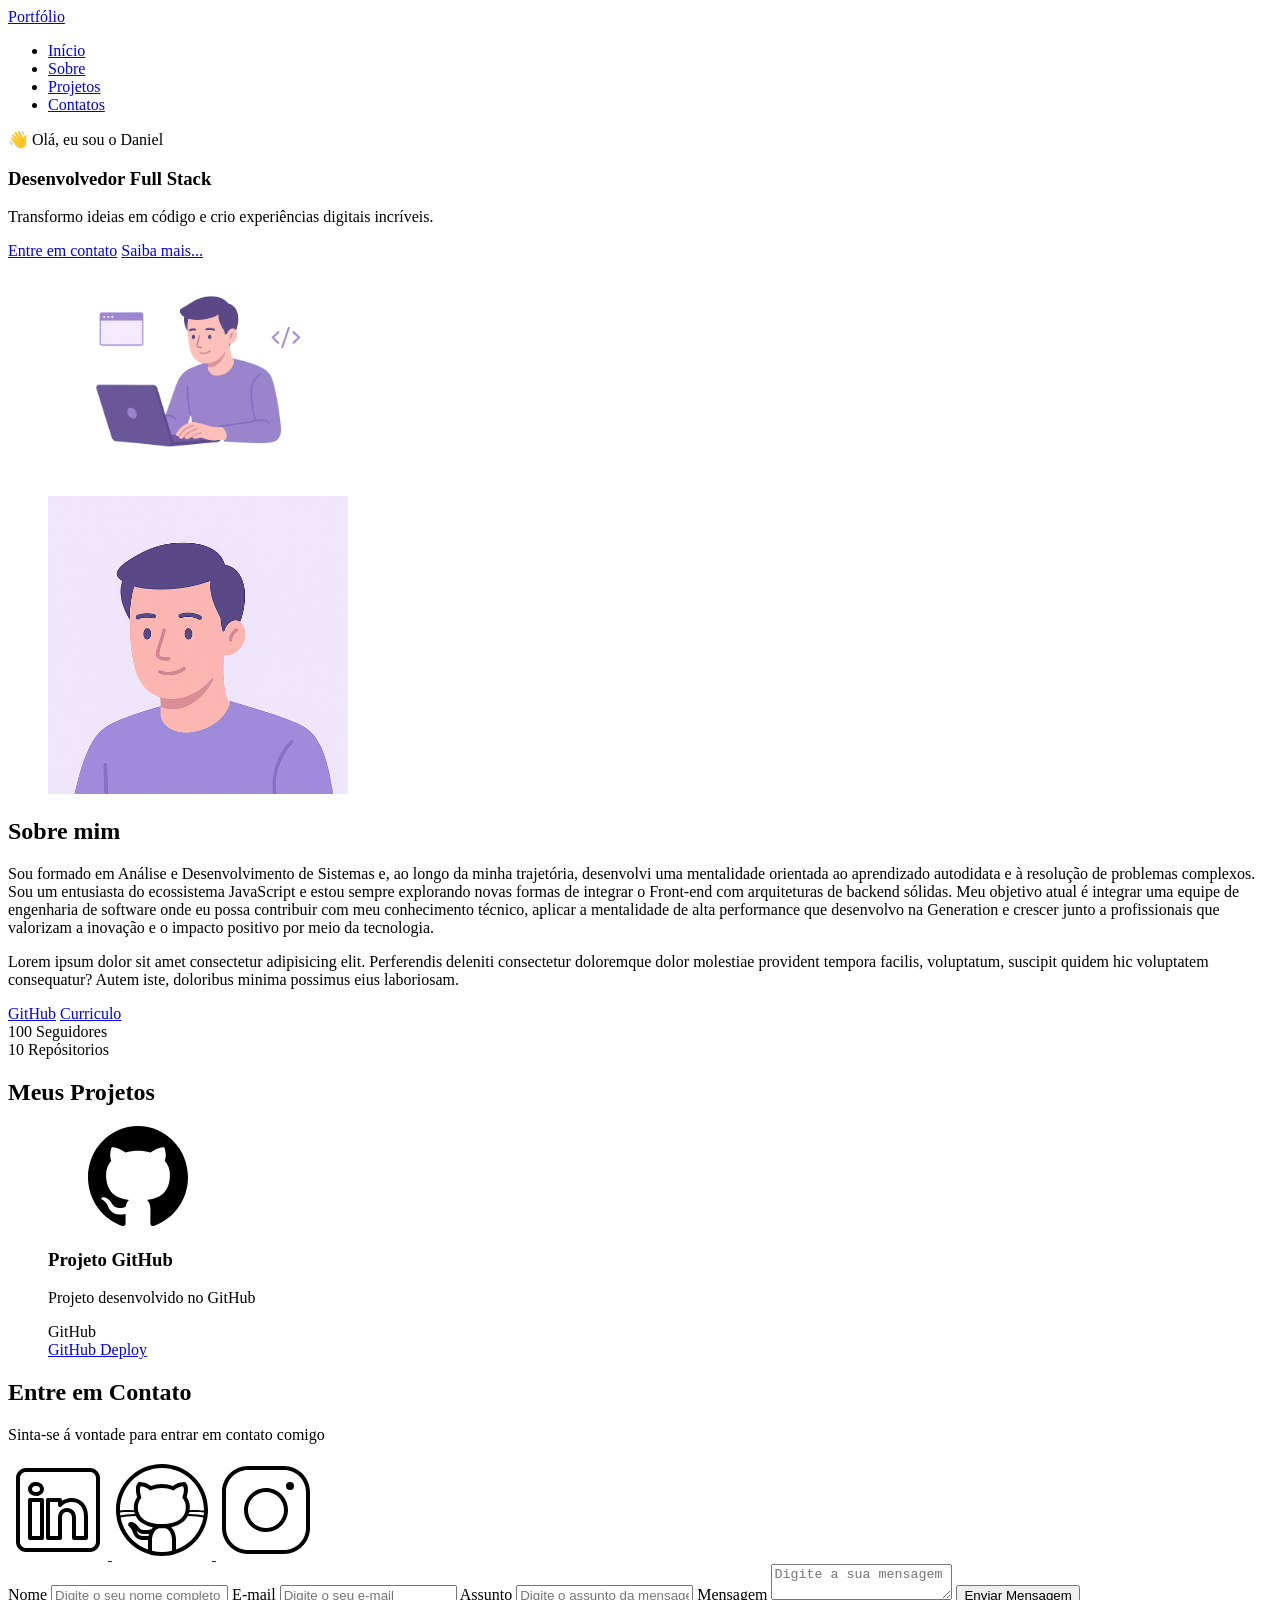
==== index.html @ 0aa9d91d "✨ New Feature: Adicionando o Index e Success" ====
<!DOCTYPE html>
<html lang="pt-br">

<head>
    <meta charset="UTF-8">
    <meta name="viewport" content="width=device-width, initial-scale=1.0">

    <meta name="author" content="Daniel Chaves">

    <meta name="description" content="Portfólio Pessoal do Daniel Chaves, 
                desenvolvedor Full Stack especializado em criar experiências 
                digitais incríveis. Conheça meus projetos e entre em contato.">

    <meta name="robots" content="index, follow">

    <link rel="icon" type="image/svg+html" href="./assets/img/favicon.svg">

    <title>Portfólio do Daniel</title>
</head>

<body>

    <!-- Cabeçalho da Página -->
    <header>

        <div class="menu-contect">
            <!-- Título do Cabeçalho -->
            <a href="index.html" id="titulo">Portfólio</a>

            <!-- Menu de Navegação -->
            <nav>
                <ul class="menu-list">
                    <li><a href="#hero">Início</a></li>
                    <li><a href="#about">Sobre</a></li>
                    <li><a href="#projects">Projetos</a></li>
                    <li><a href="#contacts">Contatos</a></li>
                </ul>
            </nav>
        </div>
    </header>

    <!-- Seção Principal da Página -->
    <main>

        <!-- Seção Hero -->
        <section id="hero" class="section-container hero-container">

            <!-- Boas Vindas -->
            <article>
                <span>👋 Olá, eu sou o Daniel</span>
                <h1>Desenvolvedor Full Stack </h1>
                <p>Transformo ideias em código e crio experiências digitais incríveis.</p>

                <div class="buttons-container">
                    <a href="#contact" class="botao">Entre em contato</a>
                    <a href="#about" class="botao-outline">Saiba mais...</a>
                </div>
            </article>

            <!-- Imagem da Seção Hero -->
            <figure class="hero-image">
                <img src="./assets/img/foto_dev_man.svg" width="300px" alt="Foto do Autor do Site"
                    class="float-animation">
            </figure>

        </section>

        <!-- Seção Sobre mim -->
        <section id="about" class="section-container about-container">

            <!-- Imagem da Seção About -->
            <figure class="about-image">
                <img src="./assets/img/avatar_dev_man.svg" width="300px" alt="Foto - Perfil do Autor do Site">
            </figure>

            <!-- Conteúdo da Seção About -->
            <article class="about-content">
                <h2>Sobre mim</h2>
                <p>Sou formado em Análise e Desenvolvimento de Sistemas e, ao longo da minha trajetória, desenvolvi uma mentalidade orientada ao aprendizado autodidata e à resolução de problemas complexos. Sou um entusiasta do ecossistema JavaScript e estou sempre explorando novas formas de integrar o Front-end com arquiteturas de backend sólidas. Meu objetivo atual é integrar uma equipe de engenharia de software onde eu possa contribuir com meu conhecimento técnico, aplicar a mentalidade de alta performance que desenvolvo na Generation e crescer junto a profissionais que valorizam a inovação e o impacto positivo por meio da tecnologia.</p>
                <p>Lorem ipsum dolor sit amet consectetur adipisicing elit. Perferendis deleniti consectetur doloremque
                    dolor molestiae provident tempora facilis, voluptatum, suscipit quidem hic voluptatem consequatur?
                    Autem iste, doloribus minima possimus eius laboriosam.
                </p>

                <!-- Links (Github + Curriculo) e Dados do Github -->
                <div class="about-buttons-data">

                    <!-- Links -->
                    <div class="buttons-container">
                        <a href="#" target="_blank" class="botao">GitHub</a>
                        <a href="#" target="_blank" class="botao-outline">Curriculo</a>
                    </div>

                    <!-- Dados - Repósitorio Github -->
                    <div class="data-container">

                        <!-- Número de Seguidores -->
                        <div class="data-item">
                            <span class="data-number">100</span>
                            <span class="data-label">Seguidores</span>
                        </div>

                        <!-- Número de Repósitorios Públicos -->
                        <div class="data-item">
                            <span class="data-number">10</span>
                            <span class="data-label">Repósitorios</span>
                        </div>

                    </div>

                </div>
            </article>

        </section>

        <!-- Seção de Projetos -->
        <section id="projects" class="section-container project-container">

            <h2>Meus Projetos</h2>

            <!-- Swiper Container -->
            <div class="swiper projects-swiper"> <!-- Div completa -->
                <div class="swiper-wrapper"> <!-- Add a animação de passar  -->
                    <figure class="swiper-slide">
                        <article class="project-card">

                            <!-- Ícone da Tecnologia padrão do projeto -->
                            <figure class="project-image">
                                <img src="./assets/icons/languages/github.svg" 
                                alt="Ícone do GitHub"
                                width="100px">
                            </figure>

                            <!-- Conteúdo do Projeto -->
                            <div class="project-content">
                                <h3>Projeto GitHub</h3>
                                <p>Projeto desenvolvido no GitHub</p>

                                <!-- Tags do Projeto -->
                                <div class="project-tags">
                                    <span class="tag">GitHub</span>
                                </div>

                                <!-- Links do Projeto -->
                                <div class="project-buttons">
                                    <a href="#" target="_blank" class="botao botao-sm">
                                        GitHub
                                    </a>
                                    <a href="#" target="_blank" class="botao-outline botao-sm">
                                        Deploy
                                    </a>
                                </div>

                            </div>

                        </article>

                </div>

            </div>

            <!-- Botões de Navegação -->
            <div class="swiper-button-next"></div>
            <div class="swiper-button-prev"></div>

            <!-- Paginação -->
            <div class="swiper-pagination"></div>

            </div>

        </section>

        <!-- Seção de Contatos -->
        <section id="contact" class="section-container contact-container">

            <!-- Redes Sociais -->
            <article>

                <h2>Entre em Contato</h2>
                <p>Sinta-se á vontade para entrar em contato comigo</p>

                <!-- Links para as Redes Sociais -->
                 <div class="social-container">

                    <a href="https://www.linkedin.com/in/daniel-araujo10/" target="_blank" class="social-icon" aria-label="LinkedIn">
                        <img src="./assets/icons/social/linkedin.svg" 
                        alt="Link para o LinkedIn">
                    </a>

                    <a href="https://github.com/DaniChaves10" target="_blank" class="social-icon" aria-label="Github">
                        <img src="./assets/icons/social/github.svg" 
                        alt="Link para o Github">
                    </a>

                    <a href="https://www.instagram.com/daniel_chaves20/" target="_blank" class="social-icon" aria-label="Instagram">
                        <img src="./assets/icons/social/instagram.svg" 
                        alt="Link para o Instagram">
                    </a>

                 </div>
            </article>

            <!-- Formulario de Contato -->
             <form id="formulario">

                <label for="nome">Nome</label>
                <input id="nome" name="nome" type="text" placeholder="Digite o seu nome completo">
                <span id="erro-nome"></span>

                <label for="email">E-mail</label>
                <input id="email" name="email" type="text" placeholder="Digite o seu e-mail">
                <span id="erro-email"></span>

                <label for="assunto">Assunto</label>
                <input id="assunto" name="assunto" type="text" placeholder="Digite o assunto da mensagem">
                <span id="erro-assunto"></span>

                <label for="mensagem">Mensagem</label>
                <textarea id="mensagem" name="mensagem" placeholder="Digite a sua mensagem"></textarea>
                <span id="erro-mensagem"></span>
                <button class="botao" type="submit">Enviar Mensagem</button>

             </form>

        </section>

    </main>

    <!-- Rodapé da Página-->
    <footer>
        Desenvolvido por Daniel Chaves - 2026
    </footer>

</body>

</html>
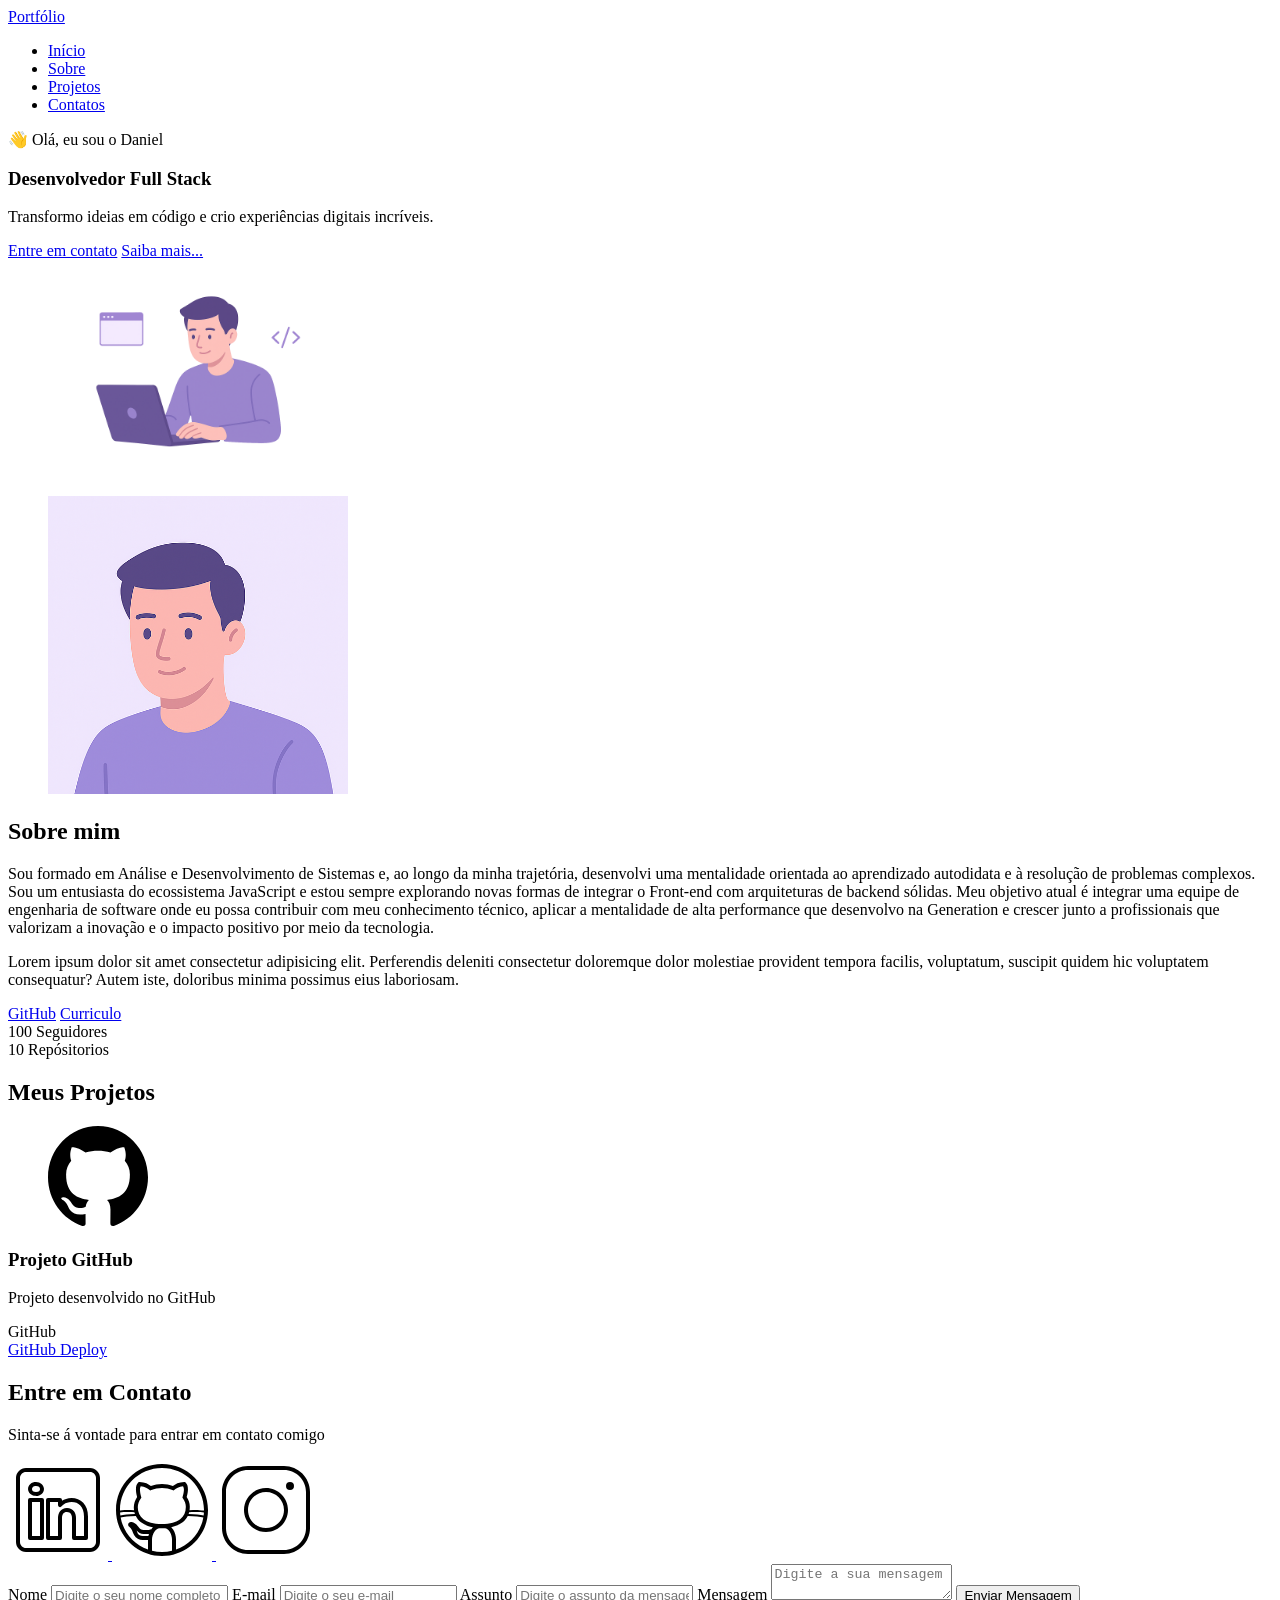
==== commit e23992e7: "📖 DOC: Adicionando o docs" ====
--- a/index.html
+++ b/index.html
@@ -121,7 +121,7 @@
             <!-- Swiper Container -->
             <div class="swiper projects-swiper"> <!-- Div completa -->
                 <div class="swiper-wrapper"> <!-- Add a animação de passar  -->
-                    <figure class="swiper-slide">
+                    <div class="swiper-slide">
                         <article class="project-card">
 
                             <!-- Ícone da Tecnologia padrão do projeto -->
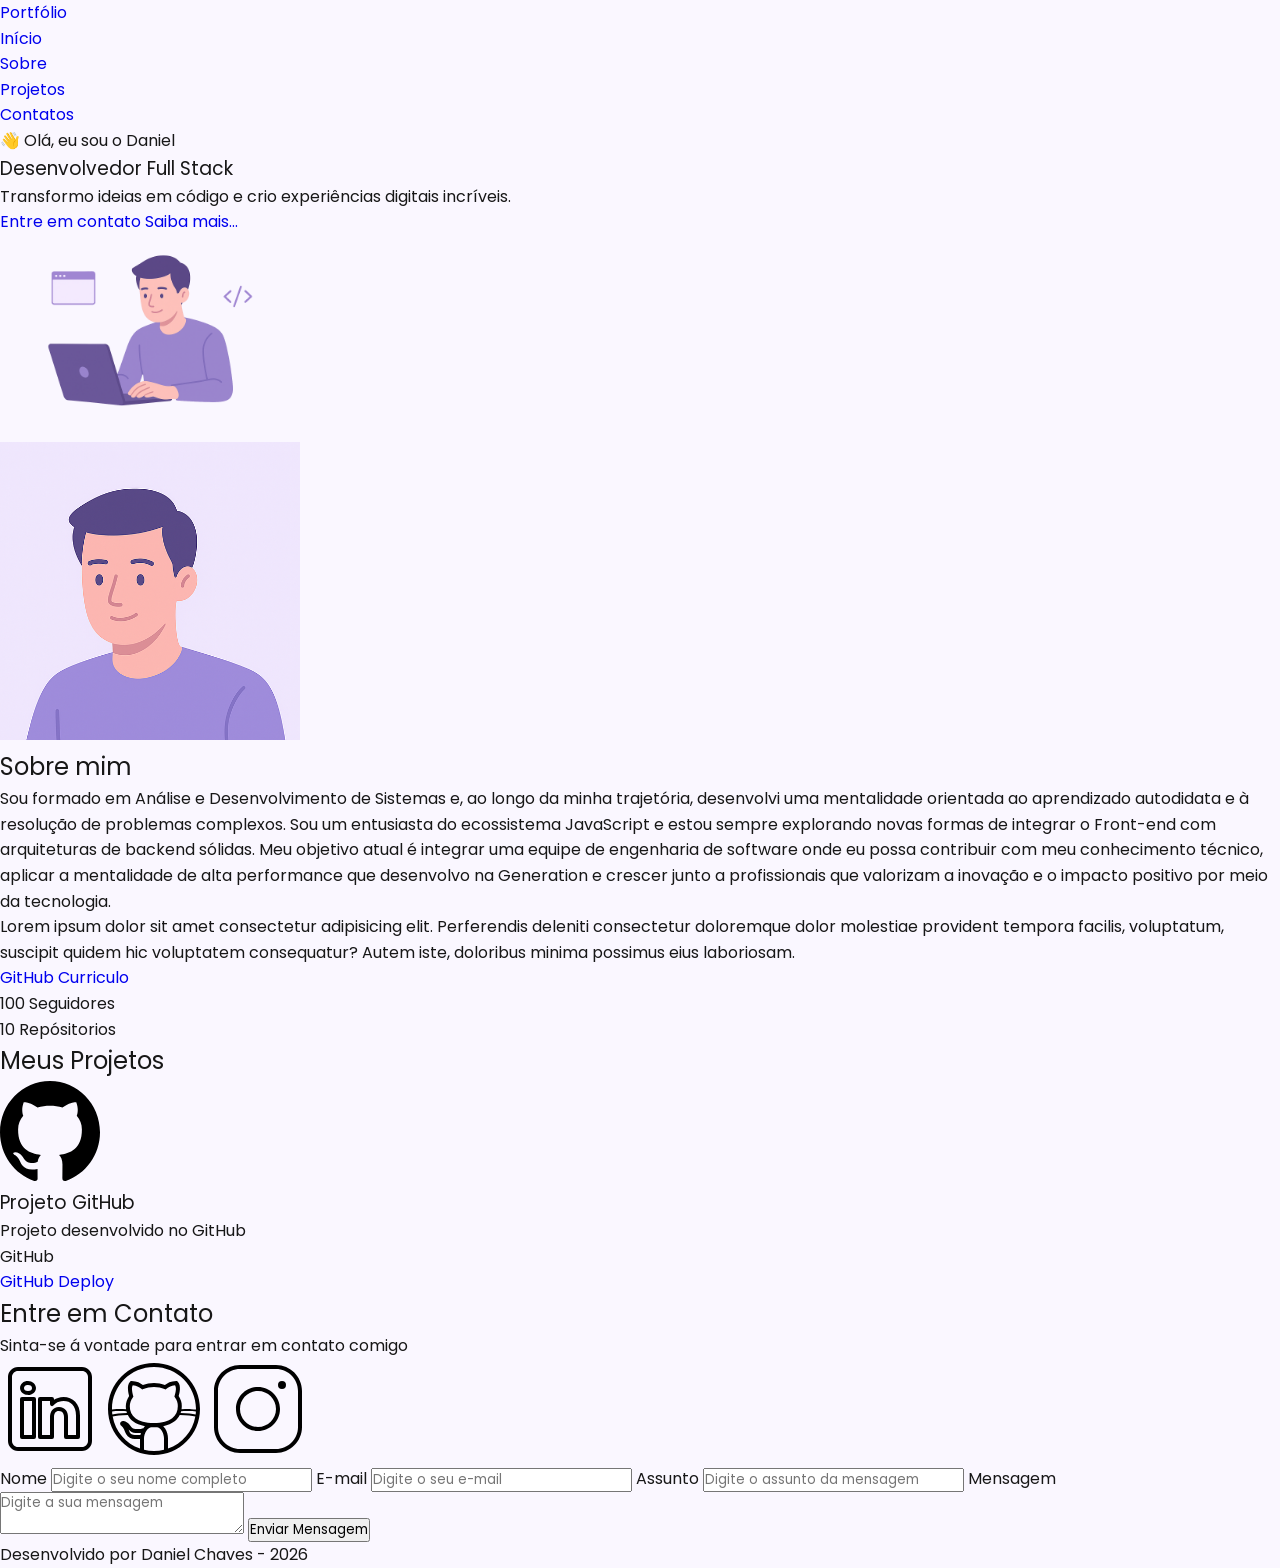
==== commit a85ba33a: "✨ New Feature: Adicionando o CSS" ====
--- a/index.html
+++ b/index.html
@@ -2,6 +2,14 @@
 <html lang="pt-br">
 
 <head>
+
+    <!-- Fontes do Google -->
+<link rel="preconnect" href="https://fonts.googleapis.com">
+<link rel="preconnect" href="https://fonts.gstatic.com" crossorigin>
+ 
+  <!-- Fonte do Google - Poppins -->
+<link href="https://fonts.googleapis.com/css2?family=Poppins&display=swap" rel="stylesheet">
+
     <meta charset="UTF-8">
     <meta name="viewport" content="width=device-width, initial-scale=1.0">
 
@@ -14,6 +22,9 @@
     <meta name="robots" content="index, follow">
 
     <link rel="icon" type="image/svg+html" href="./assets/img/favicon.svg">
+
+    <!-- CSS principal da página -->
+     <link rel="stylesheet" href="./assets/css/styles.css">
 
     <title>Portfólio do Daniel</title>
 </head>
--- a/assets/css/styles.css
+++ b/assets/css/styles.css
@@ -0,0 +1,116 @@
+* {
+    margin: 0;
+    padding: 0;
+    box-sizing: border-box;
+    font-family: 'poppins', sans-serif;
+    font-weight: 400;
+    text-decoration: none;
+    outline: none;
+}
+
+/* Variáveis */
+
+:root {
+
+    /* Paleta de Cores - Purple */
+
+    --purple-50: #f4eaff;
+
+    --purple-100: #e9dcfa;
+
+    --purple-200: #cdb3f0;
+
+    --purple-300: #b186e5;
+
+    --purple-400: #9460db;
+
+    --purple-500: #6b36c8;
+
+    --purple-600: #5b2ca0;
+
+    --purple-700: #4c2177;
+
+    --purple-800: #441f88;
+
+    --purple-900: #2a0e4d;
+
+    --purple-950: #1a0730;
+ 
+    /* Cores Neutras */
+
+    --gray-200: #e8e8e8;
+
+    --gray-400: #505861;
+
+    --black: #171717;
+
+    --white: #FAF7FF;
+ 
+    /* Cores de Estado */
+
+    --error: #e63946;
+ 
+    /* Sombras */
+
+    --shadow-sm: 0 0.25rem 0.5rem rgba(0, 0, 0, 0.05);
+
+    --shadow-md: 0 0.25rem 0.75rem rgba(107, 54, 200, 0.3);
+
+    --shadow-lg: 0 0.5rem 1.5rem rgba(107, 54, 200, 0.2);
+ 
+    /* Espaçamentos */
+
+    --spacing-xs: 0.5rem;
+
+    --spacing-sm: 1rem;
+
+    --spacing-md: 1.5rem;
+
+    --spacing-lg: 2rem;
+
+    --spacing-xl: 3rem;
+
+    --spacing-2xl: 4rem;
+ 
+    /* Tamanhos de Fonte */
+
+    --text-sm: 0.75rem;
+
+    --text-base: 1rem;
+
+    --text-lg: 1.25rem;
+
+    --text-xl: 1.5rem;
+
+    --text-2xl: 2rem;
+
+    --text-3xl: 2.5rem;
+ 
+    /* Border Radius */
+
+    --radius-sm: 0.25rem;
+
+    --radius-md: 0.5rem;
+
+    --radius-lg: 1rem;
+
+    --radius-xl: 2rem;
+
+    --radius-full: 50%;
+ 
+    /* Animação Padrão */
+
+    --transition-default: all 0.3s ease;
+
+}
+
+html {
+    scroll-behavior: smooth;
+}
+
+body {
+    min-height: 100vh;
+    background-color: var(--white);
+    line-height: 1.6;
+    color: var(--black);
+}
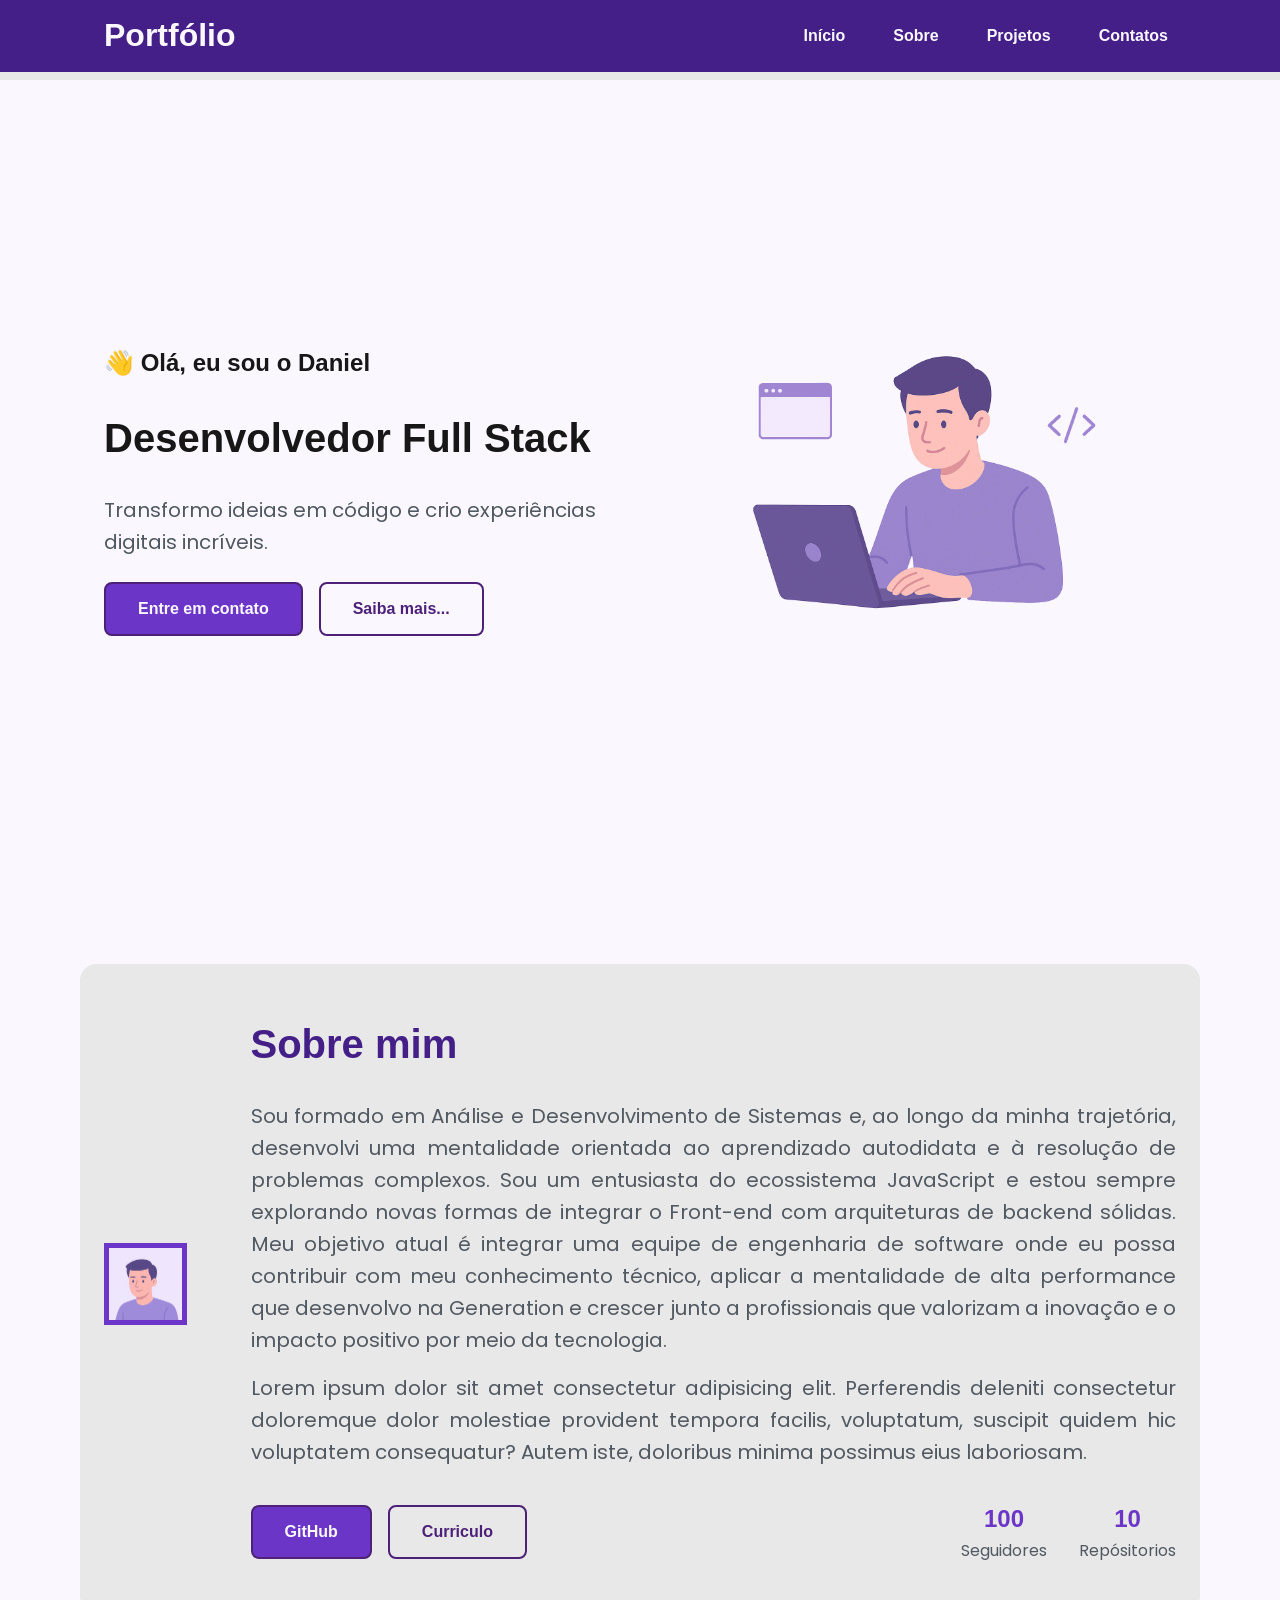
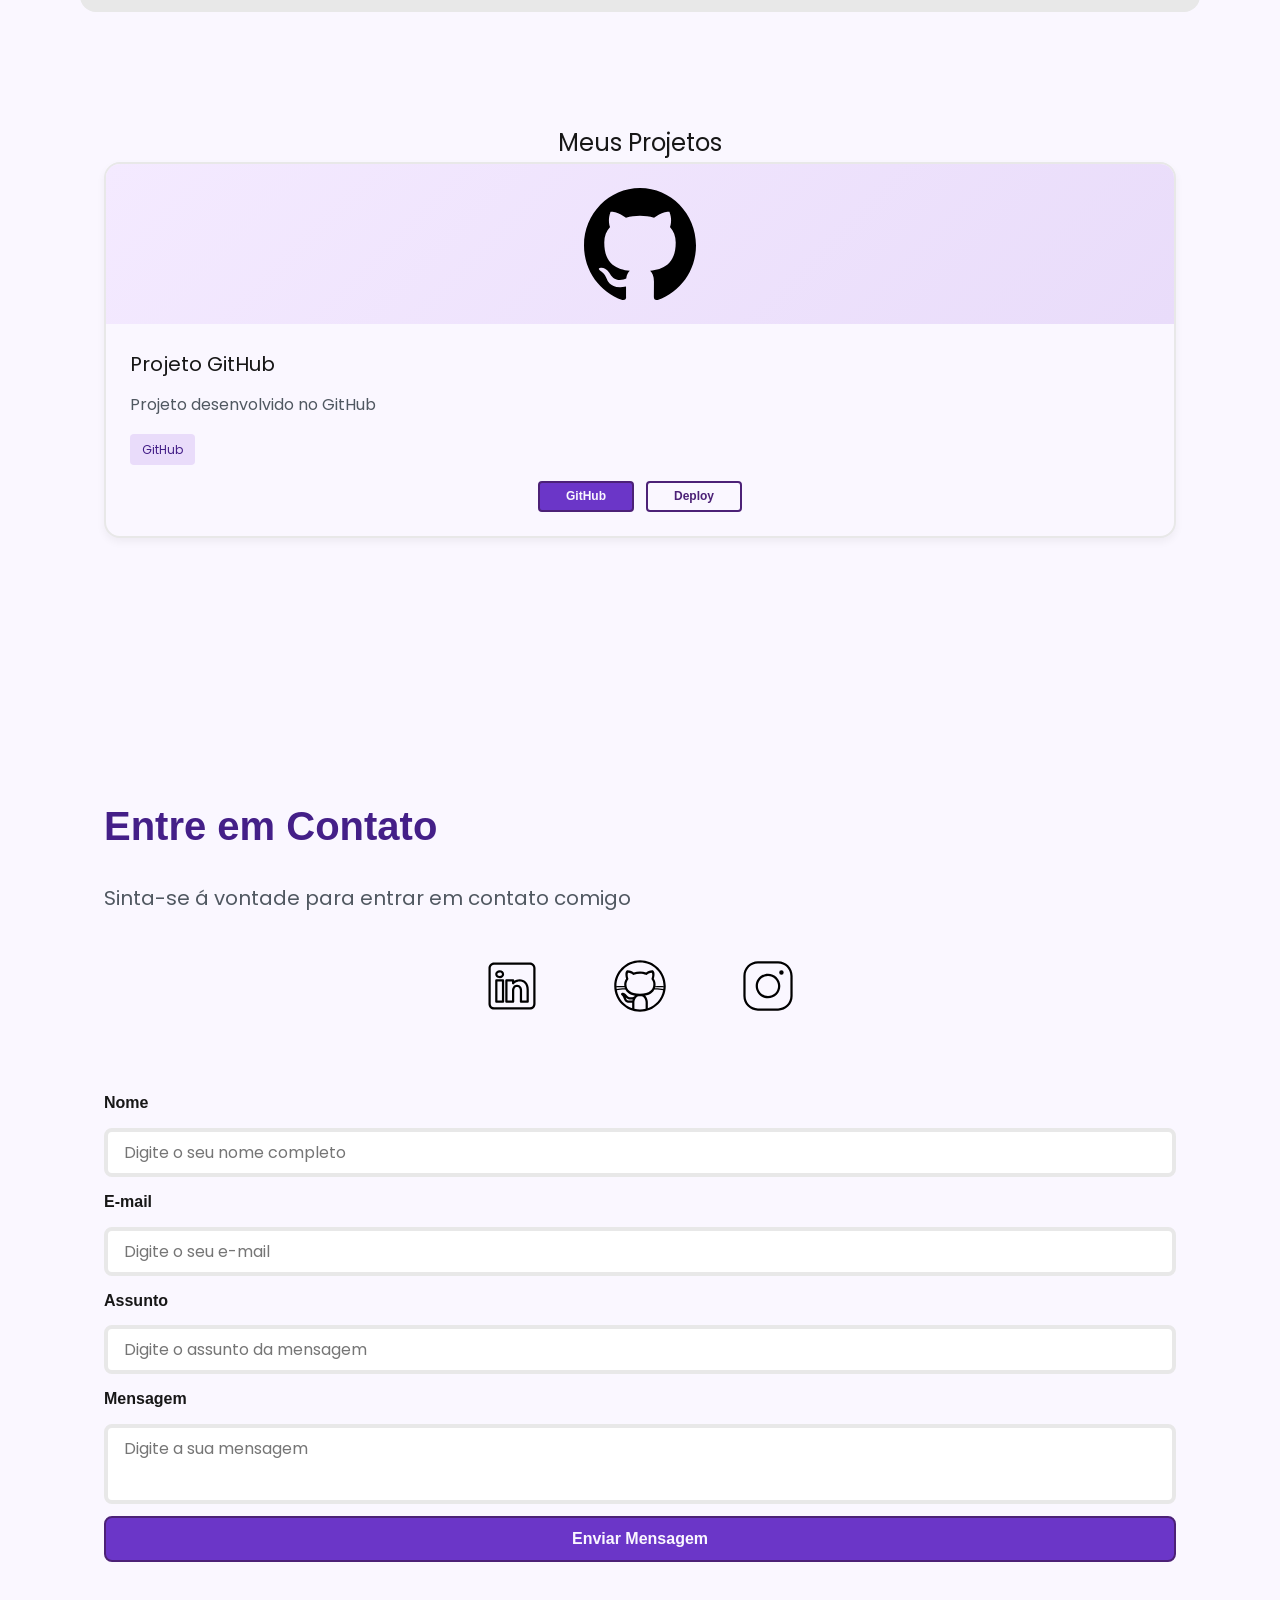
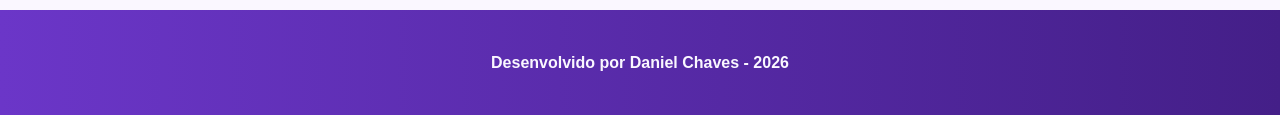
==== commit 8834fc2b: "✨ New Feature: Modificando a classe about e a página Success." ====
--- a/index.html
+++ b/index.html
@@ -34,7 +34,7 @@
     <!-- Cabeçalho da Página -->
     <header>
 
-        <div class="menu-contect">
+        <div class="menu-content">
             <!-- Título do Cabeçalho -->
             <a href="index.html" id="titulo">Portfólio</a>
 
@@ -57,7 +57,8 @@
         <section id="hero" class="section-container hero-container">
 
             <!-- Boas Vindas -->
-            <article>
+            <article class="hero-content">
+
                 <span>👋 Olá, eu sou o Daniel</span>
                 <h1>Desenvolvedor Full Stack </h1>
                 <p>Transformo ideias em código e crio experiências digitais incríveis.</p>
@@ -70,7 +71,8 @@
 
             <!-- Imagem da Seção Hero -->
             <figure class="hero-image">
-                <img src="./assets/img/foto_dev_man.svg" width="300px" alt="Foto do Autor do Site"
+                <img src="./assets/img/foto_dev_man.svg" 
+                alt="Foto do Autor do Site"
                     class="float-animation">
             </figure>
 
@@ -81,7 +83,8 @@
 
             <!-- Imagem da Seção About -->
             <figure class="about-image">
-                <img src="./assets/img/avatar_dev_man.svg" width="300px" alt="Foto - Perfil do Autor do Site">
+                <img src="./assets/img/avatar_dev_man.svg" 
+                alt="Foto - Perfil do Autor do Site">
             </figure>
 
             <!-- Conteúdo da Seção About -->
@@ -138,8 +141,7 @@
                             <!-- Ícone da Tecnologia padrão do projeto -->
                             <figure class="project-image">
                                 <img src="./assets/icons/languages/github.svg" 
-                                alt="Ícone do GitHub"
-                                width="100px">
+                                alt="Ícone do GitHub">
                             </figure>
 
                             <!-- Conteúdo do Projeto -->
@@ -185,7 +187,7 @@
         <section id="contact" class="section-container contact-container">
 
             <!-- Redes Sociais -->
-            <article>
+            <article class="contact-info">
 
                 <h2>Entre em Contato</h2>
                 <p>Sinta-se á vontade para entrar em contato comigo</p>
--- a/assets/css/styles.css
+++ b/assets/css/styles.css
@@ -1,116 +1,672 @@
 * {
-    margin: 0;
-    padding: 0;
-    box-sizing: border-box;
-    font-family: 'poppins', sans-serif;
-    font-weight: 400;
-    text-decoration: none;
+  margin: 0;
+  padding: 0;
+  box-sizing: border-box;
+  font-family: 'Poppins', sans-serif;
+  font-weight: 400;
+  text-decoration: none;
+  outline: none;
+}
+ 
+/* Variáveis */
+:root {
+    /* Paleta de Cores - Purple */
+    --purple-50: #f4eaff;
+    --purple-100: #e9dcfa;
+    --purple-200: #cdb3f0;
+    --purple-300: #b186e5;
+    --purple-400: #9460db;
+    --purple-500: #6b36c8;
+    --purple-600: #5b2ca0;
+    --purple-700: #4c2177;
+    --purple-800: #441f88;
+    --purple-900: #2a0e4d;
+    --purple-950: #1a0730;
+ 
+    /* Cores Neutras */
+    --gray-200: #e8e8e8;
+    --gray-400: #505861;
+    --black: #171717;
+    --white: #FAF7FF;
+ 
+    /* Cores de Estado */
+    --error: #e63946;
+ 
+    /* Sombras */
+    --shadow-sm: 0 0.25rem 0.5rem rgba(0, 0, 0, 0.05);
+    --shadow-md: 0 0.25rem 0.75rem rgba(107, 54, 200, 0.3);
+    --shadow-lg: 0 0.5rem 1.5rem rgba(107, 54, 200, 0.2);
+ 
+    /* Espaçamentos */
+    --spacing-xs: 0.5rem;
+    --spacing-sm: 1rem;
+    --spacing-md: 1.5rem;
+    --spacing-lg: 2rem;
+    --spacing-xl: 3rem;
+    --spacing-2xl: 4rem;
+ 
+    /* Tamanhos de Fonte */
+    --text-sm: 0.75rem;
+    --text-base: 1rem;
+    --text-lg: 1.25rem;
+    --text-xl: 1.5rem;
+    --text-2xl: 2rem;
+    --text-3xl: 2.5rem;
+ 
+    /* Border Radius */
+    --radius-sm: 0.25rem;
+    --radius-md: 0.5rem;
+    --radius-lg: 1rem;
+    --radius-xl: 2rem;
+    --radius-full: 50%;
+ 
+    /* Animação Padrão */
+    --transition-default: all 0.3s ease;
+}
+ 
+html {
+  scroll-behavior: smooth;
+}
+ 
+body {
+  display: flex;
+  flex-direction: column;
+  min-height: 100vh;
+  background-color: var(--white);
+  line-height: 1.6;
+  color: var(--black);
+}
+ 
+main {
+  flex: 1;
+}
+ 
+/* Seções - Base Comum */
+ 
+.section-container{
+  max-width: 70rem;
+  margin: 0 auto;
+  padding: var(--spacing-xl) var(--spacing-md);
+  scroll-margin-top: 6rem;
+}
+ 
+/* Botões */
+ 
+.buttons-container{
+  display: flex;
+  gap: var(--spacing-sm);
+}
+ 
+.botao,
+.botao-outline{
+  display: inline-block;
+  padding: 0.75rem 2rem;
+  border: 0.15rem solid transparent;
+  border-radius: var(--radius-md);
+  font-size: var(--text-base);
+  font-weight: 600;
+  text-align: center;
+  cursor: pointer;
+  transition: var(--transition-default);
+}
+ 
+.botao{
+  border-color: var(--purple-700);
+  background-color: var(--purple-500);
+  color: var(--white);
+}
+ 
+.botao:hover{
+  border-color: var(--purple-800);
+  background-color: var(--purple-700);
+  box-shadow: var(--shadow-md);
+  transform: translateY(-0.25rem);
+}
+ 
+.botao-outline{
+  border-color: var(--purple-700);
+  background-color: transparent;
+  color: var(--purple-700);
+}
+ 
+.botao-outline:hover{
+  border-color: var(--purple-700);
+  background-color: var(--purple-500);
+  color: var(--white);
+  transform: translateY(-0.25rem);
+}
+ 
+/* Botões pequenos - Card Projetos */
+ 
+.botao.botao-sm,
+.botao-outline.botao-sm {
+  min-width: 6rem;
+  padding: 0.25rem var(--spacing-sm);
+  border-width: 0.125rem;
+  border-radius: 0.25rem;
+  font-size: var(--text-sm);
+}
+ 
+/* Seção Header - Cabeçalho e Menu */
+ 
+header{
+  position: sticky;
+  top: 0;
+  z-index: 1000;
+  width: 100%;
+  height: 5rem;
+  border-bottom: var(--spacing-xs) solid var(--gray-200);
+  box-shadow: var(--purple-800);
+  background-color: var(--purple-800);
+}
+ 
+header a {
+  font-weight: 600;
+  color: var(--white);
+  transition: color 0.3s ease;
+}
+ 
+header a:hover {
+  color: var(--purple-100);
+}
+ 
+#titulo{
+  font-size: var(--text-2xl);
+  font-weight: 700;
+}
+ 
+.menu-content {
+  display: flex;
+  justify-content: space-between;
+  align-items: center;
+  max-width: 70rem;
+  height: 100%;
+  margin: 0 auto;
+  padding: 0 var(--spacing-md);
+}
+ 
+.menu-list {
+  display: flex;
+  gap: var(--spacing-lg);
+  list-style: none;
+}
+ 
+.menu-list a {
+  padding: var(--spacing-xs);
+}
+ 
+/* Seção Hero */
+.hero-container {
+  display: flex;
+  align-items: center;
+  gap: var(--spacing-2xl);
+  min-height: calc(100vh - 5rem);
+}
+ 
+.hero-content {
+  display: flex;
+  flex: 1;
+  flex-direction: column;
+  gap: var(--spacing-md);
+}
+ 
+.hero-content span {
+  font-size: var(--text-xl);
+  font-weight: 700;
+}
+ 
+.hero-content h1 {
+  font-size: var(--text-3xl);
+  font-weight: 700;
+}
+ 
+/* Configura todos os Paragrafos */
+ 
+.hero-content p,
+.about-content p,
+.contact-info p {
+  font-size: var(--text-lg);
+  color: var(--gray-400);
+}
+ 
+.hero-image {
+  display: flex;
+  flex: 1;
+  justify-content: center;
+}
+ 
+.hero-image img {
+  width: 100%;
+  max-width: 100%;
+  border-radius: var(--radius-xl);
+}
+
+/* Animação Flutuante */
+
+@keyframes float {
+
+  0%,
+
+  100% {
+
+    transform: translateY(0);
+
+  }
+ 
+  50% {
+
+    transform: translateY(-1.25rem);
+
+  }
+ 
+}
+ 
+/* Usa animação */
+
+.float-animation {
+
+  animation: float 3s ease-in-out infinite;
+
+}
+
+/* Projects */
+
+.project-container {
+    scroll-margin-top: 3rem;
+    margin: var(--spacing-2xl) auto;
+    text-align: center;
+}
+
+.project-swiper {
+    position: relative;
+    width: 100%;
+    padding: var(--spacing-sm) var(--spacing-xl) var(--spacing-xl);
+    overflow: hidden;
+}
+
+/* Card Projetos */
+
+.project-card {
+    display: flex;
+    flex-direction: column;
+    width: 100%;
+    height: 100%;
+    border: 0.15rem solid var(--gray-200);
+    border-radius: var(--radius-lg);
+    background-color: var(--white);
+    box-shadow: var(--shadow-sm);
+    overflow: hidden;
+    transition: var(--transition-default);
+}
+
+.project-card: hover {
+    box-shadow: var(--spacing-lg);
+}
+
+.project-image {
+    display: flex;
+    justify-content: center;
+    align-items: center;
+    width: 100%;
+    height: 10rem;
+    background: linear-gradient(135deg, var(--purple-50) 0%, var(--purple-100) 100%);
+}
+
+.project-image img{
+    width: 75%;
+    height: 75%;
+    max-width: 7rem;
+    max-height: 7rem;
+    object-fit: contain;
+    transition: transform 0.3s ease;
+}
+
+.project-content {
+    display: flex;
+    flex: 1;
+    flex-direction: column;
+    padding: var(--spacing-md);
+    text-align: left;
+}
+
+.project-content h3 {
+    margin-bottom: 0.75rem;
+    font-size: var(--text-lg);
+    font-width: 700;
+}
+
+.project-content p {
+    flex: 1;
+    margin-bottom: var(--spacing-sm);
+    font-size: var(--text-base);
+    color: var(--gray-400);
+}
+
+.project-tags {
+    display: flex;
+    flex-wrap: wrap;
+    gap: var(--spacing-xs);
+}
+
+.tag {
+    padding: 0.375rem 0.75rem;
+    border-radius: var(--radius-sm);
+    background-color: var(--purple-100);
+    font-size: var(--text-sm);
+    font-width: 600;
+    color: var(--purple-800);
+}
+
+.project-buttons {
+    display: flex;
+    justify-content: center;
+    align-items: center;
+    gap: 0.75rem;
+    margin-top: var(--spacing-sm);
+}
+
+/* Configuração do Swiper */
+ 
+.swiper-wrapper {
+
+    align-items: stretch;
+
+}
+ 
+.swiper-slide {
+
+    display: flex;
+
+    height: auto;
+
+}
+ 
+/* Botões do Swiper (navegação) */
+
+.swiper-button-next,
+
+.swiper-button-prev {
+
+    width: 3rem;
+
+    height: 3rem;
+
+}
+ 
+.swiper-button-next:after,
+
+.swiper-button-prev:after {
+
+    font-size: var(--text-lg);
+
+    color: var(--purple-500);
+
+}
+ 
+.swiper-button-next:hover:after,
+
+.swiper-button-prev:hover:after {
+
+    color: var(--purple-800);
+
+}
+ 
+/* Indicadores de paginação */
+
+.swiper-pagination-bullet {
+
+    width: 0.75rem;
+
+    height: 0.75rem;
+
+    background-color: var(--gray-200);
+
+    opacity: 1;
+
+}
+ 
+.swiper-pagination-bullet-active {
+
+    width: var(--spacing-lg);
+
+    border-radius: var(--radius-sm);
+
+    background-color: var(--purple-500);
+
+}
+
+/* Seção de contatos */
+
+.contact-container{
+    display: grid;
+    grid-template-column: 1fr 1fr;
+    gap: var(--spacing-2xl);
+}
+
+/* Redes Sociais */
+
+contact-info h2 {
+    margin-bottom: var(--spacing-md);
+}
+
+.contact-info p {
+    margin-bottom: var(--spacing-lg);
+}
+
+.social-container {
+    display: flex;
+    justify-content: center;
+    gap: var(--spacing-xl);
+}
+
+.social-icon {
+    width: 5rem;
+    height: 5rem;
+    padding: 0.75rem;
+    border-radius: var(--radius-md);
+    transition: var(--transition-default);
+}
+
+.social-icon img {
+    width: 100%;
+    filter: brightness(0) saturate(100%);
+    transition: filter 0.3s ease;
+}
+
+.social-icon img:hover {
+
+  filter: brightness(0)
+
+          saturate(100%)
+
+          invert(42%) 
+
+          sepia(93%) 
+
+          saturate(1352%) 
+
+          hue-rotate(243deg) 
+
+          brightness(79%) 
+
+          contrast(91%);
+
+}
+
+/* Formulário */
+
+form {
+    display: flex;
+    flex-direction: column;
+    gap: 0.75rem;
+}
+
+form label {
+    font-size: var(--text-base);
+    font-weight: 600;
+}
+
+form input,
+form textarea {
+    width: 100%;
+    padding: 0.5rem var(--spacing-sm);
+    border: 0.25rem solid var(--gray-200);
+    border-radius: var(--radius-md);
+    font-family: inherit;
+    font-size: var(--text-base);
+    transition: border-color 0.3s ease;
+}
+
+form input:focus,
+form textarea:focus{
+    border-color: var(--purple-500);
     outline: none;
 }
 
-/* Variáveis */
-
-:root {
-
-    /* Paleta de Cores - Purple */
-
-    --purple-50: #f4eaff;
-
-    --purple-100: #e9dcfa;
-
-    --purple-200: #cdb3f0;
-
-    --purple-300: #b186e5;
-
-    --purple-400: #9460db;
-
-    --purple-500: #6b36c8;
-
-    --purple-600: #5b2ca0;
-
-    --purple-700: #4c2177;
-
-    --purple-800: #441f88;
-
-    --purple-900: #2a0e4d;
-
-    --purple-950: #1a0730;
- 
-    /* Cores Neutras */
-
-    --gray-200: #e8e8e8;
-
-    --gray-400: #505861;
-
-    --black: #171717;
-
-    --white: #FAF7FF;
- 
-    /* Cores de Estado */
-
-    --error: #e63946;
- 
-    /* Sombras */
-
-    --shadow-sm: 0 0.25rem 0.5rem rgba(0, 0, 0, 0.05);
-
-    --shadow-md: 0 0.25rem 0.75rem rgba(107, 54, 200, 0.3);
-
-    --shadow-lg: 0 0.5rem 1.5rem rgba(107, 54, 200, 0.2);
- 
-    /* Espaçamentos */
-
-    --spacing-xs: 0.5rem;
-
-    --spacing-sm: 1rem;
-
-    --spacing-md: 1.5rem;
-
-    --spacing-lg: 2rem;
-
-    --spacing-xl: 3rem;
-
-    --spacing-2xl: 4rem;
- 
-    /* Tamanhos de Fonte */
-
-    --text-sm: 0.75rem;
-
-    --text-base: 1rem;
-
-    --text-lg: 1.25rem;
-
-    --text-xl: 1.5rem;
-
-    --text-2xl: 2rem;
-
-    --text-3xl: 2.5rem;
- 
-    /* Border Radius */
-
-    --radius-sm: 0.25rem;
-
-    --radius-md: 0.5rem;
-
-    --radius-lg: 1rem;
-
-    --radius-xl: 2rem;
-
-    --radius-full: 50%;
- 
-    /* Animação Padrão */
-
-    --transition-default: all 0.3s ease;
-
-}
-
-html {
-    scroll-behavior: smooth;
-}
-
-body {
-    min-height: 100vh;
-    background-color: var(--white);
-    line-height: 1.6;
-    color: var(--black);
-}+form textarea {
+    min-height: 5rem;
+    resize: none;
+}
+
+form span {
+    margin-top: -0.75rem;
+    font-size: var(--text-sm);
+    color: var(--error);
+}
+
+/* Footer */
+ 
+footer {
+    padding: 2.5rem;
+    background: linear-gradient(to right, var(--purple-500), var(--purple-800));
+    font-weight: 600;
+    text-align: center;
+    color: var(--white);
+}
+
+/* About */
+
+.about-container {
+    display: flex;
+    align-items: center;
+    gap: var(--spacing-2xl);
+    margin: var(--spacing-2xl) auto;
+    border-radius: var(--radius-lg);
+    background-color: var(--gray-200);
+} 
+
+.about-image {
+    flex: 0 0 17,5rem;
+}
+
+.about-image img {
+    width: 100%;
+    border: 0.35rem solid var(--purple-500);
+    border-radius: var(--shadow-lg);
+}
+
+.about-content h2,
+.projects-container h2,
+.contact-info h2 {
+    margin-bottom: var(--spacing-md);
+    font-size: var(--text-3xl);
+    font-weight: 700;
+    color: var(--purple-800);
+}
+
+.about-content p {
+    margin-bottom: var(--spacing-sm);
+    text-align: justify;
+}
+
+.about-buttons-data {
+    display: flex;
+    justify-content: space-between;
+    align-items: center;
+    gap: var(--spacing-lg);
+    margin-top: var(--spacing-lg);
+}
+
+.about-buttons-data .botao {
+    margin-right: auto;
+}
+
+.data-container {
+    display: flex;
+    gap: var(--spacing-lg);
+    margin-top: 0;
+}
+
+.data-item {
+    display: flex;
+    flex-direction: column;
+    align-items: center;
+}
+
+.data-number {
+    font-size: var(--text-xl);
+    font-weight: 700;
+    text-align: center;
+    color: var(--purple-500);
+}
+
+.data-label {
+    font-size: var(--text-base);
+    text-align: center;
+    color: var(--gray-400);
+}
+
+/* Página Success */
+
+.success-container {
+    display: flex;
+    flex-direction: column;
+    justify-content: center;
+    align-items: center;
+    width: 100%;
+    min-height: calc(100vh - 12.5rem);
+    padding: var(--spacing-xl) var(--spacing-md);
+}
+
+.success-content {
+    display: flex;
+    flex-direction: column;
+    align-items: center;
+    gap: var(--spacing-md);
+    max-width: 37.5rem;
+    text-align: center;
+}
+
+.success-content h1 {
+    font-size: var(--text-3xl);
+    font-weight: 700;
+    color: var(--purple-800);
+}
+
+.success-content h2 {
+    font-size: var(--text-lg);
+    color: var(--gray-400);
+}
+
+.success-icon {
+    display: flex;
+    align-items: center;
+    justify-content: center;
+    width: 7.5rem;
+    height: 7.5rem;
+    border-radius: var(--radius-full);
+    background-color: var(--purple-100);
+}
+
+.success-icon img {
+    width: 6rem;
+    height: 6rem;
+    filter: brightness(0) 
+            saturate(100%) 
+            invert(11%) 
+            sepia(69%) 
+            saturate(3759%) 
+            hue-rotate(256deg) 
+            brightness(101%) 
+            contrast(96%);
+}
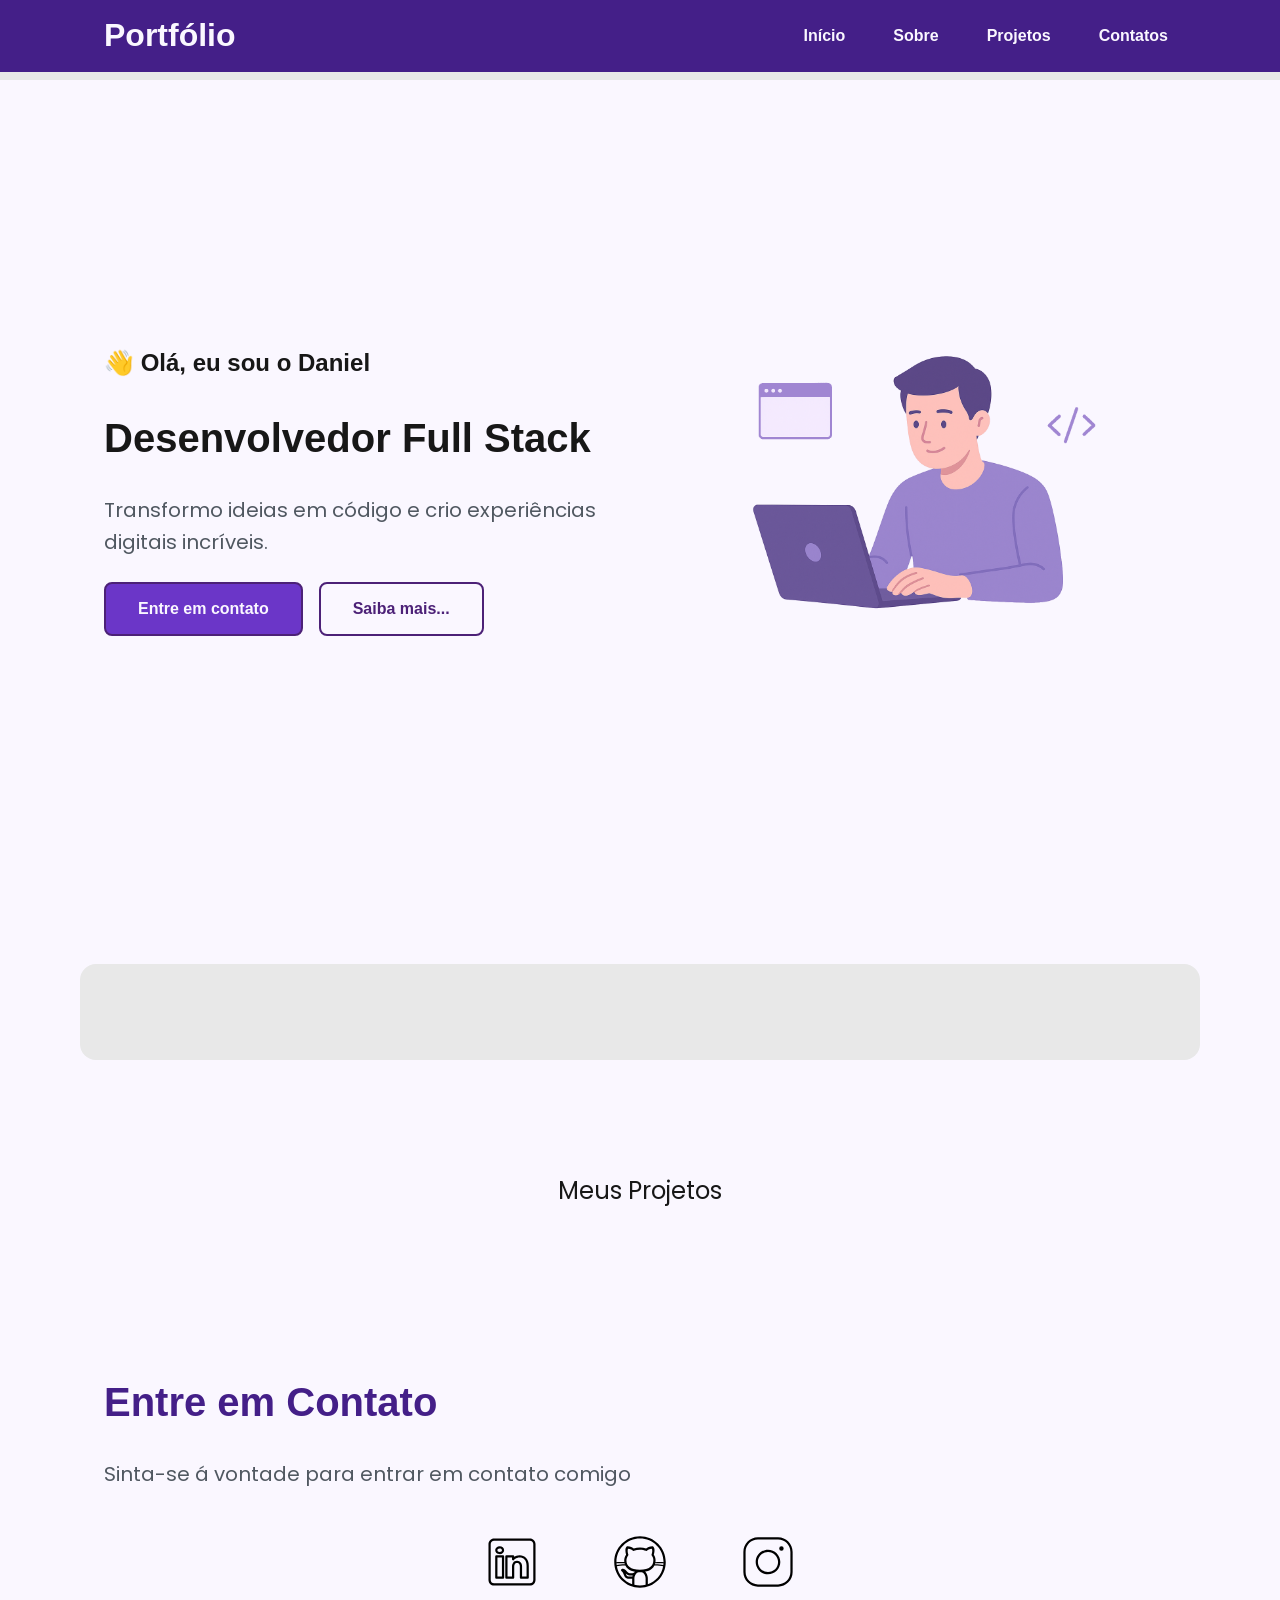
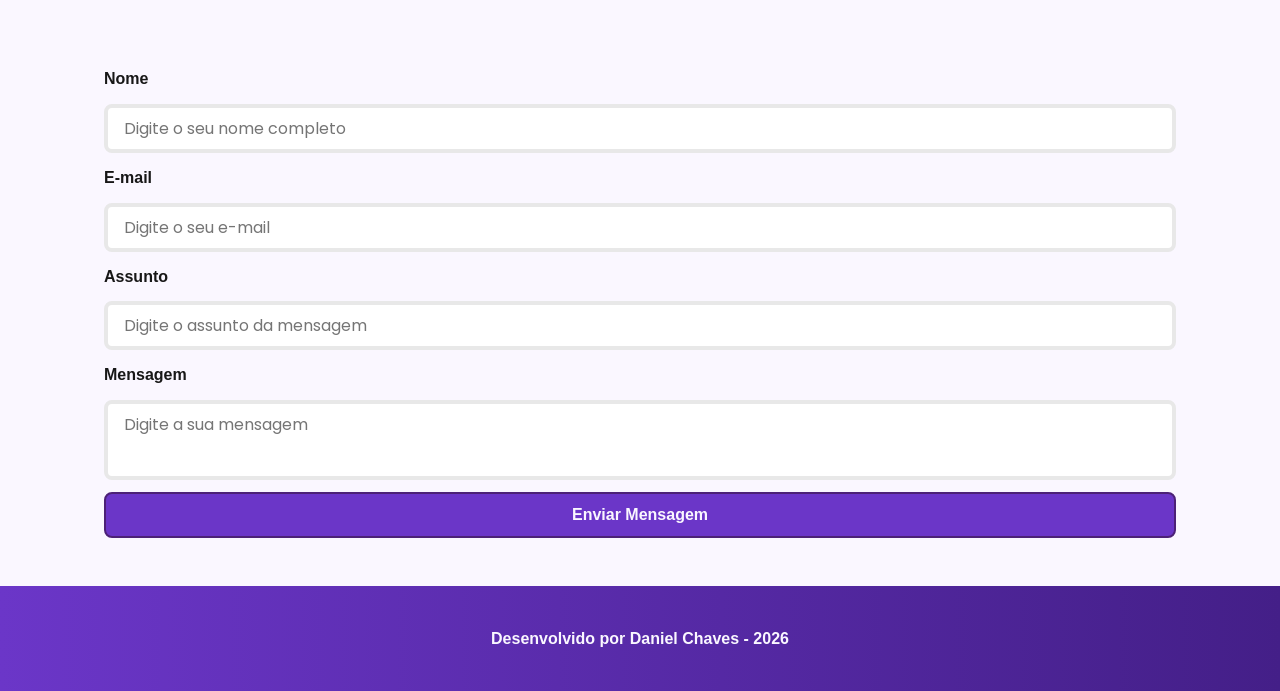
==== commit cd661ddc: "📖 DOC: Adicionando o JavaScript" ====
--- a/index.html
+++ b/index.html
@@ -22,6 +22,9 @@
     <meta name="robots" content="index, follow">
 
     <link rel="icon" type="image/svg+html" href="./assets/img/favicon.svg">
+
+    <!-- SWIPER CSS -->
+    <link rel="stylesheet" href="https://cdn.jsdelivr.net/npm/swiper@11/swiper-bundle.min.css">
 
     <!-- CSS principal da página -->
      <link rel="stylesheet" href="./assets/css/styles.css">
@@ -80,51 +83,7 @@
 
         <!-- Seção Sobre mim -->
         <section id="about" class="section-container about-container">
-
-            <!-- Imagem da Seção About -->
-            <figure class="about-image">
-                <img src="./assets/img/avatar_dev_man.svg" 
-                alt="Foto - Perfil do Autor do Site">
-            </figure>
-
-            <!-- Conteúdo da Seção About -->
-            <article class="about-content">
-                <h2>Sobre mim</h2>
-                <p>Sou formado em Análise e Desenvolvimento de Sistemas e, ao longo da minha trajetória, desenvolvi uma mentalidade orientada ao aprendizado autodidata e à resolução de problemas complexos. Sou um entusiasta do ecossistema JavaScript e estou sempre explorando novas formas de integrar o Front-end com arquiteturas de backend sólidas. Meu objetivo atual é integrar uma equipe de engenharia de software onde eu possa contribuir com meu conhecimento técnico, aplicar a mentalidade de alta performance que desenvolvo na Generation e crescer junto a profissionais que valorizam a inovação e o impacto positivo por meio da tecnologia.</p>
-                <p>Lorem ipsum dolor sit amet consectetur adipisicing elit. Perferendis deleniti consectetur doloremque
-                    dolor molestiae provident tempora facilis, voluptatum, suscipit quidem hic voluptatem consequatur?
-                    Autem iste, doloribus minima possimus eius laboriosam.
-                </p>
-
-                <!-- Links (Github + Curriculo) e Dados do Github -->
-                <div class="about-buttons-data">
-
-                    <!-- Links -->
-                    <div class="buttons-container">
-                        <a href="#" target="_blank" class="botao">GitHub</a>
-                        <a href="#" target="_blank" class="botao-outline">Curriculo</a>
-                    </div>
-
-                    <!-- Dados - Repósitorio Github -->
-                    <div class="data-container">
-
-                        <!-- Número de Seguidores -->
-                        <div class="data-item">
-                            <span class="data-number">100</span>
-                            <span class="data-label">Seguidores</span>
-                        </div>
-
-                        <!-- Número de Repósitorios Públicos -->
-                        <div class="data-item">
-                            <span class="data-number">10</span>
-                            <span class="data-label">Repósitorios</span>
-                        </div>
-
-                    </div>
-
-                </div>
-            </article>
-
+            
         </section>
 
         <!-- Seção de Projetos -->
@@ -135,40 +94,6 @@
             <!-- Swiper Container -->
             <div class="swiper projects-swiper"> <!-- Div completa -->
                 <div class="swiper-wrapper"> <!-- Add a animação de passar  -->
-                    <div class="swiper-slide">
-                        <article class="project-card">
-
-                            <!-- Ícone da Tecnologia padrão do projeto -->
-                            <figure class="project-image">
-                                <img src="./assets/icons/languages/github.svg" 
-                                alt="Ícone do GitHub">
-                            </figure>
-
-                            <!-- Conteúdo do Projeto -->
-                            <div class="project-content">
-                                <h3>Projeto GitHub</h3>
-                                <p>Projeto desenvolvido no GitHub</p>
-
-                                <!-- Tags do Projeto -->
-                                <div class="project-tags">
-                                    <span class="tag">GitHub</span>
-                                </div>
-
-                                <!-- Links do Projeto -->
-                                <div class="project-buttons">
-                                    <a href="#" target="_blank" class="botao botao-sm">
-                                        GitHub
-                                    </a>
-                                    <a href="#" target="_blank" class="botao-outline botao-sm">
-                                        Deploy
-                                    </a>
-                                </div>
-
-                            </div>
-
-                        </article>
-
-                </div>
 
             </div>
 
@@ -214,7 +139,10 @@
             </article>
 
             <!-- Formulario de Contato -->
-             <form id="formulario">
+             <form id="formulario" action="https://formsubmit.co/b55d9c4a94f91e3e133a846785a68111" method="post">
+
+                <input type="hidden" name="_next" value="http://localhost:5500/success.html">
+                <input type="hidden" name="captcha" value="false">
 
                 <label for="nome">Nome</label>
                 <input id="nome" name="nome" type="text" placeholder="Digite o seu nome completo">
@@ -244,6 +172,11 @@
         Desenvolvido por Daniel Chaves - 2026
     </footer>
 
+    <!-- SWIPER JS -->
+    <script src="https://cdn.jsdelivr.net/npm/swiper@11/swiper-bundle.min.js"></script>
+
+    <script src="./assets/js/script.js"></script>
+
 </body>
 
 </html>
--- a/assets/css/styles.css
+++ b/assets/css/styles.css
@@ -670,3 +670,208 @@
             brightness(101%) 
             contrast(96%);
 }
+
+/* Responsividade Tablet */
+
+@media screen and (max-width: 1024px) {
+
+  .section-container{
+    padding: var(--spacing-lg) var(--spacing-md);
+  }
+
+  .section-container h1{
+    font-size: var(--text-3xl);
+  }
+
+  .section-container h2{
+    font-size: var(--text-2xl);
+  }
+
+  .section-container p{
+    font-size: var(--text-base);
+  }
+
+  .section-container span{
+    font-size: var(--text-lg);
+  }
+
+  #titulo{
+    font-size: var(--text-xl);
+  }
+
+  .success-container h1{
+    font-size: var(--text-3xl);
+  }
+
+  .success-container h2{
+    font-size: var(--text-lg);
+  }
+
+  titulo{
+    font-size: var(--text-lg);
+  }
+
+  @media screen and (max-width: 768px){
+  .menu-list{
+    display: none;
+  }
+}
+
+/* Responsividade Tablet: seção hero */
+
+  .hero-container{
+    flex-direction: column-reverse;
+    gap: var(--spacing-lg);
+    min-height: 60vh;
+    text-align: center;
+  }
+
+  .button-container{
+    justify-content: center;
+    width: 100%;
+  }
+
+  .hero-content,
+  .hero-image{
+    width: 90%;
+  }
+
+  .hero-image img{
+    object-fit: cover;
+  }
+
+  .hero-container .botao,
+  .hero-container .botao-outline{
+    padding: 0.75rem 1.5rem;
+    font-size: var(--text-base);
+    width-space: nowrap;
+  }
+
+  /* Responsividade Tablet: Seção ABout */
+
+  .about-container{
+    flex-direction: column;
+    gap: var(--spacing-lg);
+    margin: var(--spacing-lg);
+    padding: var(--spacing-lg);
+  }
+
+  .about-image{
+    display: flex;
+    flex: 1;
+    justify-content: center;
+    width: 100%;
+  }
+
+  .about-image img{
+    max-width: 16rem;
+    width: 100%;
+  }
+
+  .about-content{
+    width: 100%;
+  }
+
+  .about-buttons-data{
+    flex-direction: column;
+  gap: var(--spacing-md);
+  align-item: stretch;
+  }
+
+  .about-buttons-data .botao{
+    margin-right: 0;
+  }
+
+  .data-container{
+    justify-content: center;
+    width: 100%;
+  }
+
+  /* Responsividade Tablet: Seção Projects */
+
+  .projects-container{
+    margin: var(--spacing-mg) var(--spacing-lg);
+  }
+
+  .projects-swiper{
+    padding: var(--spacing-sm) var(--spacing-lg) 2.5rem;
+  }
+
+  .project-card{
+    width: 100%;
+    height: 30rem;
+    min-height: 30rem;
+    max-height: 30rem;
+    max-width: 100%;
+  }
+
+  .project-content{
+    display: flex;
+    flex-direction: column;
+    justify-content: space-between;
+    height: 100%;
+  }
+
+  .project-content p{
+    flex: 1;
+    overflow: hidden;
+  }
+
+  .project-tags{
+    min-height: 2.5rem;
+    align-item: flex-start;
+  }
+
+  .swiper-wrapper{
+    align-items: stretch;
+  }
+
+  .swiper-slide{
+    display: flex;
+    justify-content: center;
+    align-items: stretch;
+    height: auto;
+  }
+
+  .swiper-button-next,
+  .swiper-button-prev{
+    display: none;
+  }
+
+  /* Responsividade Tablet: Seção Contacts */
+
+  .contact-container{
+    grid-template-column: 1fr;
+    gap: var(--spacing-lg);
+    width: 90%;
+    margin: 0 auto;
+  }
+
+  /* Responsividade Tablet: Seção Success */
+
+  .success-container{
+    padding: var(--spacing-xl) var(--spacing-md);
+    min-height: calc(100vh - 10rem);
+  }
+
+  .success-content {
+    gap: var(--spacing-lg);
+    max-width: 35rem;
+  }
+
+  .success-icon{
+    width: 6rem;
+    height: 6rem;
+  }
+
+  .success-icon img{
+    width: 6rem;
+    height: 6rem;
+  }
+
+  /* Responsividade - Celular */
+
+  @media screen and (max-width: 480px) {
+    
+  }
+}
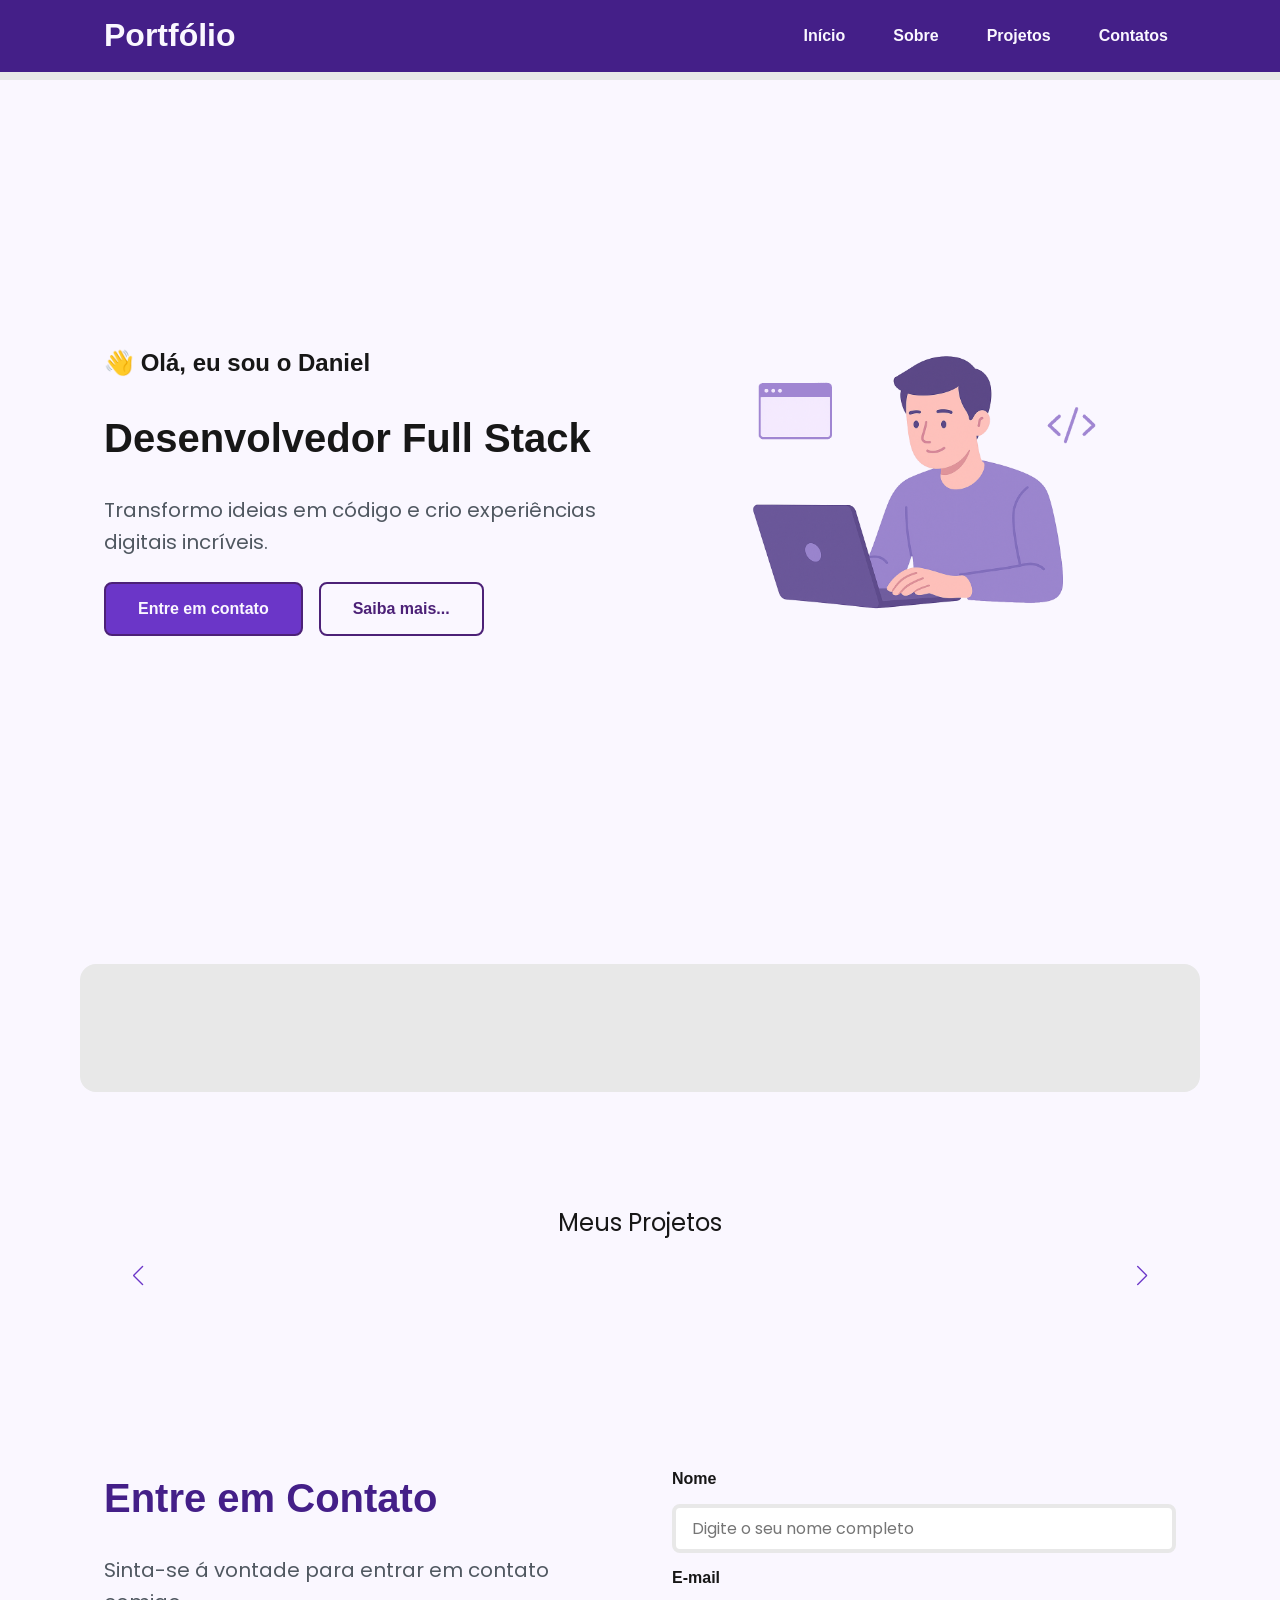
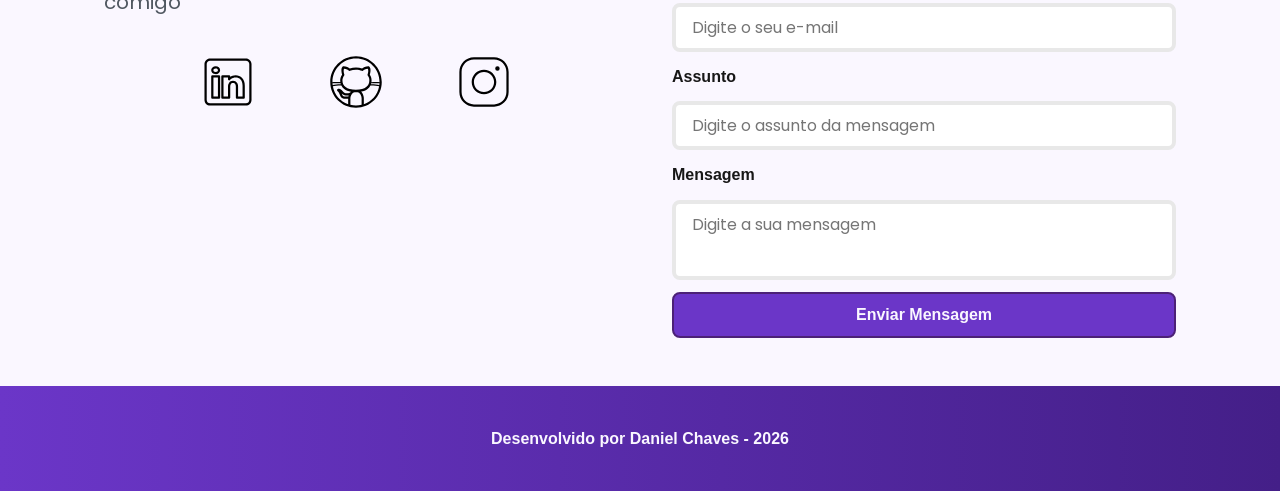
==== commit 0605f579: "✨ New Feature: Atualizando o JS e CSS" ====
--- a/index.html
+++ b/index.html
@@ -141,7 +141,7 @@
             <!-- Formulario de Contato -->
              <form id="formulario" action="https://formsubmit.co/b55d9c4a94f91e3e133a846785a68111" method="post">
 
-                <input type="hidden" name="_next" value="http://localhost:5500/success.html">
+                <input type="hidden" name="_next" value="https://danichaves10.github.io/portfolio//success.html">
                 <input type="hidden" name="captcha" value="false">
 
                 <label for="nome">Nome</label>
--- a/assets/css/styles.css
+++ b/assets/css/styles.css
@@ -550,70 +550,352 @@
     display: flex;
     align-items: center;
     gap: var(--spacing-2xl);
+
     margin: var(--spacing-2xl) auto;
+    padding: var(--spacing-2xl);
+
     border-radius: var(--radius-lg);
     background-color: var(--gray-200);
-} 
+}
+
+
+/* Imagem */
 
 .about-image {
-    flex: 0 0 17,5rem;
-}
+    flex: 0 0 17.5rem;
+    margin: 0;
+}
+
 
 .about-image img {
     width: 100%;
+    aspect-ratio: 1 / 1;
+
+    object-fit: cover;
+
     border: 0.35rem solid var(--purple-500);
-    border-radius: var(--shadow-lg);
-}
+    border-radius: var(--radius-full);
+}
+
+
+/* Conteúdo */
+
+.about-content {
+    flex: 1;
+}
+
 
 .about-content h2,
 .projects-container h2,
 .contact-info h2 {
     margin-bottom: var(--spacing-md);
+
     font-size: var(--text-3xl);
     font-weight: 700;
+
     color: var(--purple-800);
 }
+
 
 .about-content p {
     margin-bottom: var(--spacing-sm);
+
     text-align: justify;
-}
+    line-height: 1.6;
+}
+
+
+/* Botões + Dados */
 
 .about-buttons-data {
     display: flex;
     justify-content: space-between;
     align-items: center;
+
     gap: var(--spacing-lg);
+
     margin-top: var(--spacing-lg);
 }
+
 
 .about-buttons-data .botao {
     margin-right: auto;
 }
 
+
+/* Dados do GitHub */
+
 .data-container {
     display: flex;
     gap: var(--spacing-lg);
+
     margin-top: 0;
 }
+
 
 .data-item {
     display: flex;
     flex-direction: column;
     align-items: center;
-}
+
+    min-width: 5rem;
+}
+
 
 .data-number {
     font-size: var(--text-xl);
     font-weight: 700;
+
     text-align: center;
+
     color: var(--purple-500);
 }
+
 
 .data-label {
     font-size: var(--text-base);
+
     text-align: center;
+    white-space: nowrap;
+
     color: var(--gray-400);
+}
+
+/* PROJECTS */
+.projects-container {
+    scroll-margin-top: 3rem;
+    margin: var(--spacing-2xl) auto;
+    text-align: center;
+
+}
+
+.projects-swiper {
+    position: relative;
+    width: 100%;
+    padding: var(--spacing-sm) var(--spacing-xl) var(--spacing-xl);
+    overflow: hidden;
+}
+
+/* Card Projects */
+.project-card {
+    display: flex;
+    flex-direction: column;
+    width: 100%;
+    height: 100%;
+    border: 0.15rem solid var(--gray-200);
+    border-radius: var(--radius-lg);
+    background-color: var(--white);
+    box-shadow: var(--shadow-sm);
+    overflow: hidden;
+    transition: var(--transition-default);
+}
+
+.project-card:hover {
+    box-shadow: var(--spacing-lg);
+}
+
+.project-image {
+    display: flex;
+    justify-content: center;
+    align-items: center;
+    width: 100%;
+    height: 10rem;
+    background: linear-gradient(135deg, var(--purple-50) 0%, var(--purple-100) 100%);
+}
+
+.project-image img {
+    width: 75%;
+    height: 75%;
+    max-width: 7rem;
+    max-height: 7rem;
+    object-fit: contain;
+    transition: transform 0.3s ease;
+}
+
+.project-content {
+    display: flex;
+    flex: 1;
+    flex-direction: column;
+    padding: var(--spacing-md);
+    text-align: left;
+}
+
+.project-content h3 {
+    margin-bottom: 0.75rem;
+    font-size: var(--text-lg);
+    font-weight: 700;
+}
+
+.project-content p {
+    flex: 1;
+    margin-bottom: var(--spacing-sm);
+    font-size: var(--text-base);
+    color: var(--gray-400);
+}
+
+.project-tags {
+    display: flex;
+    flex-wrap: wrap;
+    gap: var(--spacing-xs);
+
+}
+
+.tag {
+    padding: 0.375rem 0.75rem;
+    border-radius: var(--radius-sm);
+    background-color: var(--purple-100);
+    font-size: var(--text-sm);
+    font-weight: 600;
+    color: var(--purple-800);
+}
+
+.project-buttons {
+    display: flex;
+    justify-content: center;
+    align-items: center;
+    gap: var(--spacing-sm);
+    margin-top: var(--spacing-sm);
+
+}
+
+/* Configuração do Swiper */
+
+.swiper-wrapper {
+    align-items: stretch;
+}
+
+.swiper-slide {
+    display: flex;
+    height: auto;
+}
+
+/* Botões do Swiper (navegação) */
+.swiper-button-next,
+.swiper-button-prev {
+    width: 3rem;
+    height: 3rem;
+}
+
+.swiper-button-next:after,
+.swiper-button-prev:after {
+    font-size: var(--text-lg);
+    color: var(--purple-500);
+}
+
+.swiper-button-next:hover:after,
+.swiper-button-prev:hover:after {
+    color: var(--purple-800);
+}
+
+/* Indicadores de paginação */
+.swiper-pagination-bullet {
+    width: 0.75rem;
+    height: 0.75rem;
+    background-color: var(--gray-200);
+    opacity: 1;
+}
+
+.swiper-pagination-bullet-active {
+    width: var(--spacing-lg);
+    border-radius: var(--radius-sm);
+    background-color: var(--purple-500);
+}
+
+/* Seção de Contatos */
+.contact-container {
+    display: grid;
+    grid-template-columns: 1fr 1fr;
+    gap: var(--spacing-2xl);
+}
+
+/* Redes Sociais */
+.contact-info h2 {
+    margin-bottom: var(--spacing-md);
+}
+
+.contact-info p {
+    margin-bottom: var(--spacing-md);
+}
+
+.social-container {
+    display: flex;
+    justify-content: center;
+    gap: var(--spacing-xl);
+}
+
+.social-icon {
+    width: 5rem;
+    height: 5rem;
+    padding: 0.75rem;
+    border-radius: var(--radius-md);
+    transition: var(--transition-default);
+    display: flex;
+    justify-content: center;
+    align-items: center;
+
+}
+
+.social-icon img {
+    width: 100%;
+    filter: brightness(0) saturate(100%);
+    transition: filter 0.3s ease;
+
+}
+
+.social-icon img:hover {
+    filter: brightness(0) saturate(100%) invert(42%) sepia(93%) saturate(1352%) hue-rotate(243deg) brightness(79%) contrast(91%);
+}
+
+/* Formulário */
+form {
+    display: flex;
+    flex-direction: column;
+    gap: 0.75rem;
+}
+
+form label {
+    font-size: var(--text-base);
+    font-weight: 600;
+}
+
+form input,
+form textarea {
+    width: 100%;
+    padding: 0.5rem var(--spacing-sm);
+    border: 0.25rem solid var(--gray-200);
+    border-radius: var(--radius-md);
+    font-family: inherit;
+    font-size: var(--text-base);
+    transition: border-color 0.3s ease;
+}
+
+form input:focus,
+form textarea:focus {
+    border-color: var(--purple-500);
+    outline: none;
+}
+
+
+form textarea {
+    min-height: 5rem;
+    resize: none;
+
+}
+
+form span {
+    margin-top: -0.75rem;
+    font-size: var(--text-sm);
+    color: var(--error);
+}
+
+/* Footer */
+
+footer {
+    padding: 2.5rem;
+    background: linear-gradient(to right, var(--purple-500), var(--purple-800));
+    font-weight: 600;
+    text-align: center;
+    color: var(--white);
 }
 
 /* Página Success */
@@ -675,203 +957,357 @@
 
 @media screen and (max-width: 1024px) {
 
-  .section-container{
-    padding: var(--spacing-lg) var(--spacing-md);
-  }
-
-  .section-container h1{
-    font-size: var(--text-3xl);
-  }
-
-  .section-container h2{
-    font-size: var(--text-2xl);
-  }
-
-  .section-container p{
-    font-size: var(--text-base);
-  }
-
-  .section-container span{
-    font-size: var(--text-lg);
-  }
-
-  #titulo{
-    font-size: var(--text-xl);
-  }
-
-  .success-container h1{
-    font-size: var(--text-3xl);
-  }
-
-  .success-container h2{
-    font-size: var(--text-lg);
-  }
-
-  titulo{
-    font-size: var(--text-lg);
-  }
-
-  @media screen and (max-width: 768px){
-  .menu-list{
-    display: none;
-  }
-}
-
-/* Responsividade Tablet: seção hero */
-
-  .hero-container{
-    flex-direction: column-reverse;
-    gap: var(--spacing-lg);
-    min-height: 60vh;
-    text-align: center;
-  }
-
-  .button-container{
-    justify-content: center;
-    width: 100%;
-  }
-
-  .hero-content,
-  .hero-image{
-    width: 90%;
-  }
-
-  .hero-image img{
-    object-fit: cover;
-  }
-
-  .hero-container .botao,
-  .hero-container .botao-outline{
-    padding: 0.75rem 1.5rem;
-    font-size: var(--text-base);
-    width-space: nowrap;
-  }
-
-  /* Responsividade Tablet: Seção ABout */
-
-  .about-container{
-    flex-direction: column;
-    gap: var(--spacing-lg);
-    margin: var(--spacing-lg);
-    padding: var(--spacing-lg);
-  }
-
-  .about-image{
-    display: flex;
-    flex: 1;
-    justify-content: center;
-    width: 100%;
-  }
-
-  .about-image img{
-    max-width: 16rem;
-    width: 100%;
-  }
-
-  .about-content{
-    width: 100%;
-  }
-
-  .about-buttons-data{
-    flex-direction: column;
-  gap: var(--spacing-md);
-  align-item: stretch;
-  }
-
-  .about-buttons-data .botao{
-    margin-right: 0;
-  }
-
-  .data-container{
-    justify-content: center;
-    width: 100%;
-  }
-
-  /* Responsividade Tablet: Seção Projects */
-
-  .projects-container{
-    margin: var(--spacing-mg) var(--spacing-lg);
-  }
-
-  .projects-swiper{
-    padding: var(--spacing-sm) var(--spacing-lg) 2.5rem;
-  }
-
-  .project-card{
-    width: 100%;
-    height: 30rem;
-    min-height: 30rem;
-    max-height: 30rem;
-    max-width: 100%;
-  }
-
-  .project-content{
-    display: flex;
-    flex-direction: column;
-    justify-content: space-between;
-    height: 100%;
-  }
-
-  .project-content p{
-    flex: 1;
-    overflow: hidden;
-  }
-
-  .project-tags{
-    min-height: 2.5rem;
-    align-item: flex-start;
-  }
-
-  .swiper-wrapper{
-    align-items: stretch;
-  }
-
-  .swiper-slide{
-    display: flex;
-    justify-content: center;
-    align-items: stretch;
-    height: auto;
-  }
-
-  .swiper-button-next,
-  .swiper-button-prev{
-    display: none;
-  }
-
-  /* Responsividade Tablet: Seção Contacts */
-
-  .contact-container{
-    grid-template-column: 1fr;
-    gap: var(--spacing-lg);
-    width: 90%;
-    margin: 0 auto;
-  }
-
-  /* Responsividade Tablet: Seção Success */
-
-  .success-container{
-    padding: var(--spacing-xl) var(--spacing-md);
-    min-height: calc(100vh - 10rem);
-  }
-
-  .success-content {
-    gap: var(--spacing-lg);
-    max-width: 35rem;
-  }
-
-  .success-icon{
-    width: 6rem;
-    height: 6rem;
-  }
-
-  .success-icon img{
-    width: 6rem;
-    height: 6rem;
-  }
-
-  /* Responsividade - Celular */
-
-  @media screen and (max-width: 480px) {
-    
-  }
+    .section-container {
+        padding: var(--spacing-lg) var(--spacing-md);
+    }
+
+    .section-container h1 {
+        font-size: var(--text-3xl);
+    }
+
+    .section-container h2 {
+        font-size: var(--text-2xl);
+    }
+
+    .section-container p {
+        font-size: var(--text-base);
+    }
+
+    .section-container span {
+        font-size: var(--text-lg);
+    }
+
+    .success-content h1 {
+        font-size: var(--text-3xl);
+    }
+
+    .success-content h2 {
+        font-size: var(--text-lg);
+    }
+
+    #titulo {
+        font-size: var(--text-xl);
+    }
+
+    @media screen and (max-width: 768px) {
+        .menu-list {
+            display: none;
+        }
+    }
+
+    /* Responsividade Tablet - Seção Hero */
+
+    .hero-container {
+        flex-direction: column-reverse;
+        gap: var(--spacing-lg);
+        min-height: 60vh;
+        text-align: center;
+    }
+
+    .hero-content,
+    .hero-image {
+        width: 90%;
+    }
+
+    .hero-image img {
+        object-fit: cover;
+    }
+
+    .buttons-container {
+        justify-content: center;
+        width: 100%;
+    }
+
+    .hero-container .botao,
+    .hero-container .botao-outline {
+        padding: 0.75rem 1.5rem;
+        font-size: var(--text-base);
+        white-space: nowrap;
+    }
+
+    /* Responsividade Tablet Seção About*/
+
+    .about-container {
+        flex-direction: column;
+        gap: var(--spacing-lg);
+        margin: var(--spacing-lg);
+        padding: var(--spacing-lg);
+    }
+
+    .about-image {
+        display: flex;
+        flex: 1;
+        justify-content: center;
+        width: 100%;
+    }
+
+    .about-image img {
+        max-width: 16rem;
+        width: 100%;
+    }
+
+    .about-content {
+        width: 100%;
+    }
+
+    .about-buttons-data {
+        flex-direction: column;
+        gap: var(--spacing-md);
+        align-items: stretch;
+    }
+
+    .about-buttons-data .botao {
+        margin-right: 0;
+    }
+
+    .data-container {
+        justify-content: center;
+        width: 100%;
+    }
+
+    /* Responsividade Tablet - Seção Projects */
+    .projects-container {
+        margin: var(--spacing-sm) var(--spacing-lg);
+
+    }
+
+    .projects-swiper {
+        margin: 0;
+        padding: var(--spacing-sm) var(--spacing-lg) 2.5rem;
+    }
+
+    .project-card {
+        width: 100%;
+        height: 30rem;
+        min-height: 30rem;
+        max-height: 30rem;
+        max-width: 100%;
+
+    }
+
+    .project-content {
+        display: flex;
+        flex-direction: column;
+        justify-content: space-between;
+        height: 100%;
+    }
+
+    .project-content p {
+        flex: 1;
+        overflow: hidden;
+    }
+
+    .project-tags {
+        min-height: 2.5rem;
+        align-items: flex-start;
+    }
+
+    .swiper-wrapper {
+        align-items: stretch;
+    }
+
+    .swiper-slide {
+        display: flex;
+        justify-content: center;
+        align-items: stretch;
+        height: auto;
+    }
+
+    .swiper-button-next,
+    .swiper-button-prev {
+        display: none;
+    }
+
+    /* Responsividade Tablet - Seção Contacts */
+
+    .contact-container {
+        grid-template-columns: 1fr;
+        gap: var(--spacing-lg);
+        width: 90%;
+        margin: 0 auto;
+    }
+
+    /* Responsividade Tablet - Seção Success */
+    .success-container {
+        padding: var(--spacing-xl) var(--spacing-md);
+        min-height: calc(100vh - 10rem);
+    }
+
+    .success-content {
+        gap: var(--spacing-lg);
+        max-width: 35rem;
+
+    }
+
+    .success-icon {
+        width: 6rem;
+        height: 6rem;
+
+    }
+
+    .success-icon img {
+        width: 5rem;
+        height: 5rem;
+
+    }
+}
+
+/* Responsividade Celular */
+@media screen and (max-width: 480px) {
+
+    /* Responsividade Celular - Seção Hero */
+
+    .hero-container {
+        flex-direction: column-reverse;
+        gap: var(--spacing-lg);
+        min-height: 60vh;
+        text-align: center;
+    }
+
+    .hero-content,
+    .hero-image {
+        width: 90%;
+    }
+
+    .hero-image img {
+        object-fit: cover;
+    }
+
+    .buttons-container {
+        justify-content: center;
+        width: 100%;
+    }
+
+    .hero-container .botao,
+    .hero-container .botao-outline {
+        padding: 0.75rem 1.5rem;
+        font-size: var(--text-base);
+        white-space: nowrap;
+    }
+
+    /* Responsividade Celular Seção About*/
+
+    .about-container {
+        flex-direction: column;
+        gap: var(--spacing-lg);
+        margin: var(--spacing-lg);
+        padding: var(--spacing-lg);
+    }
+
+    .about-image {
+        display: flex;
+        flex: 1;
+        justify-content: center;
+        width: 100%;
+    }
+
+    .about-image img {
+        max-width: 16rem;
+        width: 100%;
+    }
+
+    .about-content {
+        width: 100%;
+    }
+
+    .about-buttons-data {
+        flex-direction: column;
+        gap: var(--spacing-md);
+        align-items: stretch;
+    }
+
+    .about-buttons-data .botao {
+        margin-right: 0;
+    }
+
+    .data-container {
+        justify-content: center;
+        width: 100%;
+    }
+
+    /* Responsividade Celular Seção AProjects*/
+    .projects-container {
+        margin: var(--spacing-sm) var(--spacing-sm);
+
+    }
+
+    .projects-swiper {
+        margin: 0;
+        padding: var(--spacing-sm) var(--spacing-lg) 2.5rem;
+    }
+
+    .project-card {
+        width: 100%;
+        height: 30rem;
+        min-height: 30rem;
+        max-height: 30rem;
+        max-width: 100%;
+
+    }
+
+    .project-content {
+        display: flex;
+        flex-direction: column;
+        justify-content: space-between;
+        height: 100%;
+    }
+
+    .project-content p {
+        flex: 1;
+        overflow: hidden;
+    }
+
+    .project-tags {
+        min-height: 2.5rem;
+        align-items: flex-start;
+    }
+
+    .swiper-wrapper {
+        align-items: stretch;
+    }
+
+    .swiper-slide {
+        display: flex;
+        justify-content: center;
+        align-items: stretch;
+        height: auto;
+    }
+
+    .swiper-button-next,
+    .swiper-button-prev {
+        display: none;
+    }
+
+    /* Responsividade Celular - Seção Contacts */
+
+    .contact-container {
+        grid-template-columns: 1fr;
+        gap: var(--spacing-sm);
+        width: 100%;
+        margin: 0 auto;
+    }
+
+    /* Responsividade Celular - Seção Success */
+    .success-container {
+        padding: var(--spacing-lg) var(--spacing-sm);
+        min-height: calc(100vh - 10rem);
+    }
+
+    .success-content {
+        gap: var(--spacing-md);
+        max-width: 35rem;
+
+    }
+
+    .success-icon {
+        width: 5rem;
+        height: 5rem;
+
+    }
+
+    .success-icon img {
+        width: 4rem;
+        height: 4rem;
+
+    }
 }
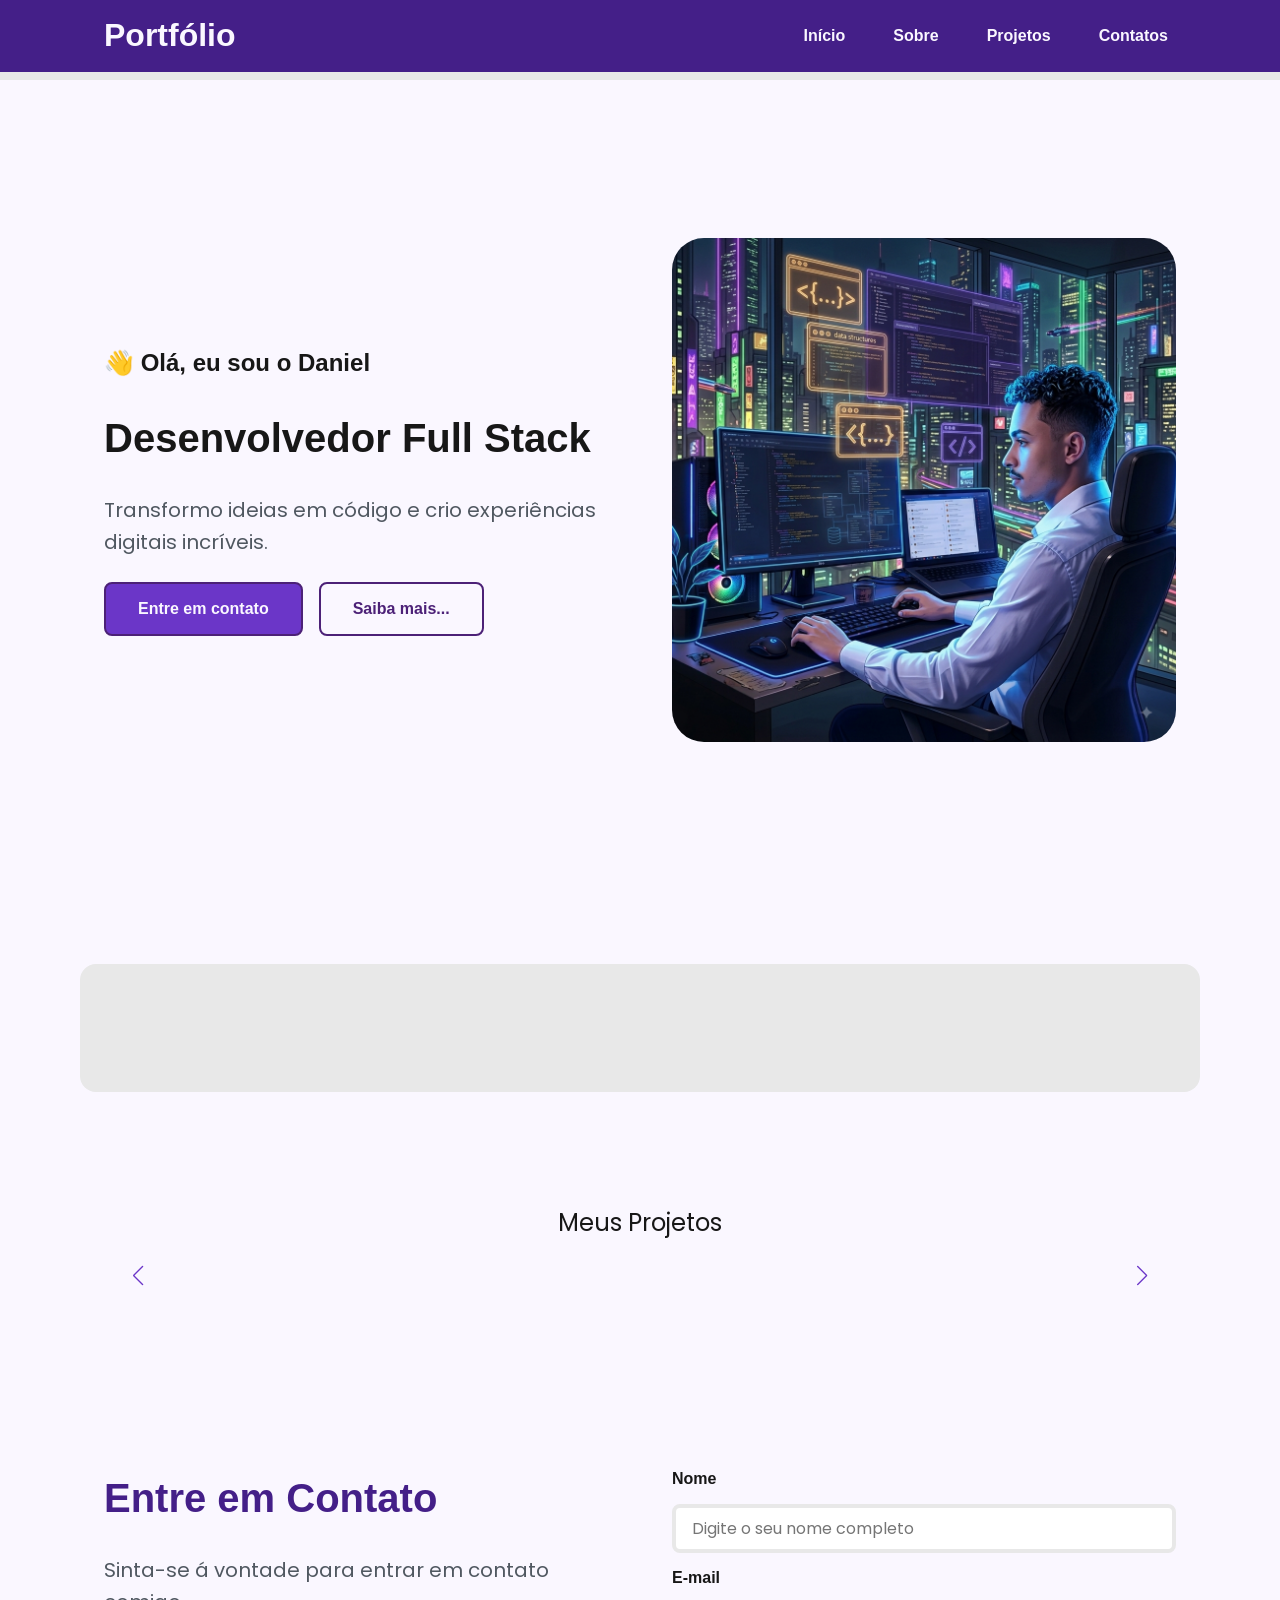
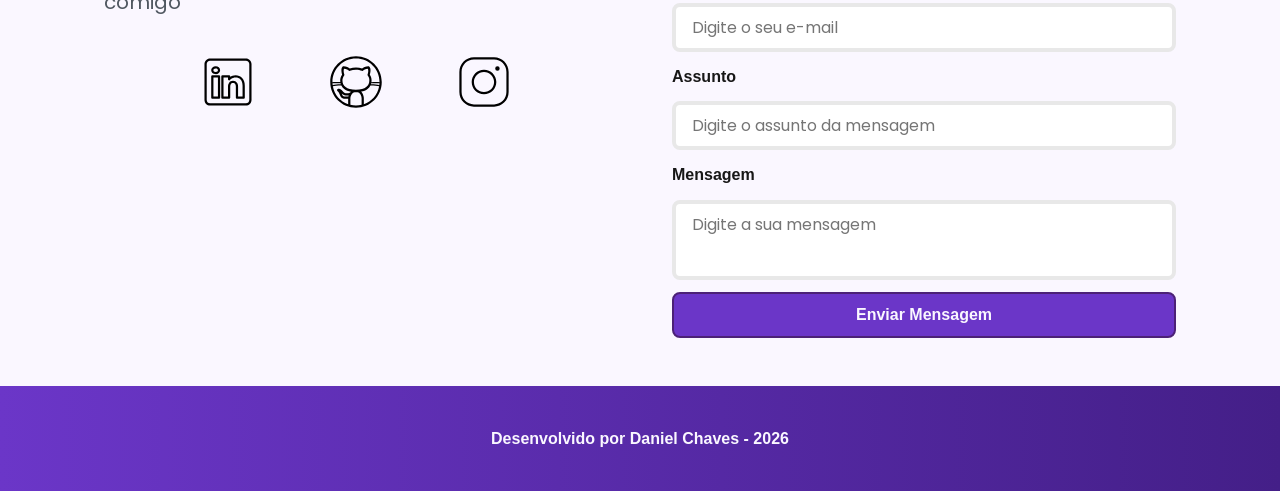
==== commit a601ff0a: "✨ New Feature: Add imagem" ====
--- a/index.html
+++ b/index.html
@@ -74,7 +74,7 @@
 
             <!-- Imagem da Seção Hero -->
             <figure class="hero-image">
-                <img src="./assets/img/foto_dev_man.svg" 
+                <img src="./assets/img/Gemini_Generated_Image_b0loh2b0loh2b0lo.png" 
                 alt="Foto do Autor do Site"
                     class="float-animation">
             </figure>
@@ -141,7 +141,7 @@
             <!-- Formulario de Contato -->
              <form id="formulario" action="https://formsubmit.co/b55d9c4a94f91e3e133a846785a68111" method="post">
 
-                <input type="hidden" name="_next" value="https://danichaves10.github.io/portfolio//success.html">
+                <input type="hidden" name="_next" value="https://danichaves10.github.io/portfolio/success.html">
                 <input type="hidden" name="captcha" value="false">
 
                 <label for="nome">Nome</label>
